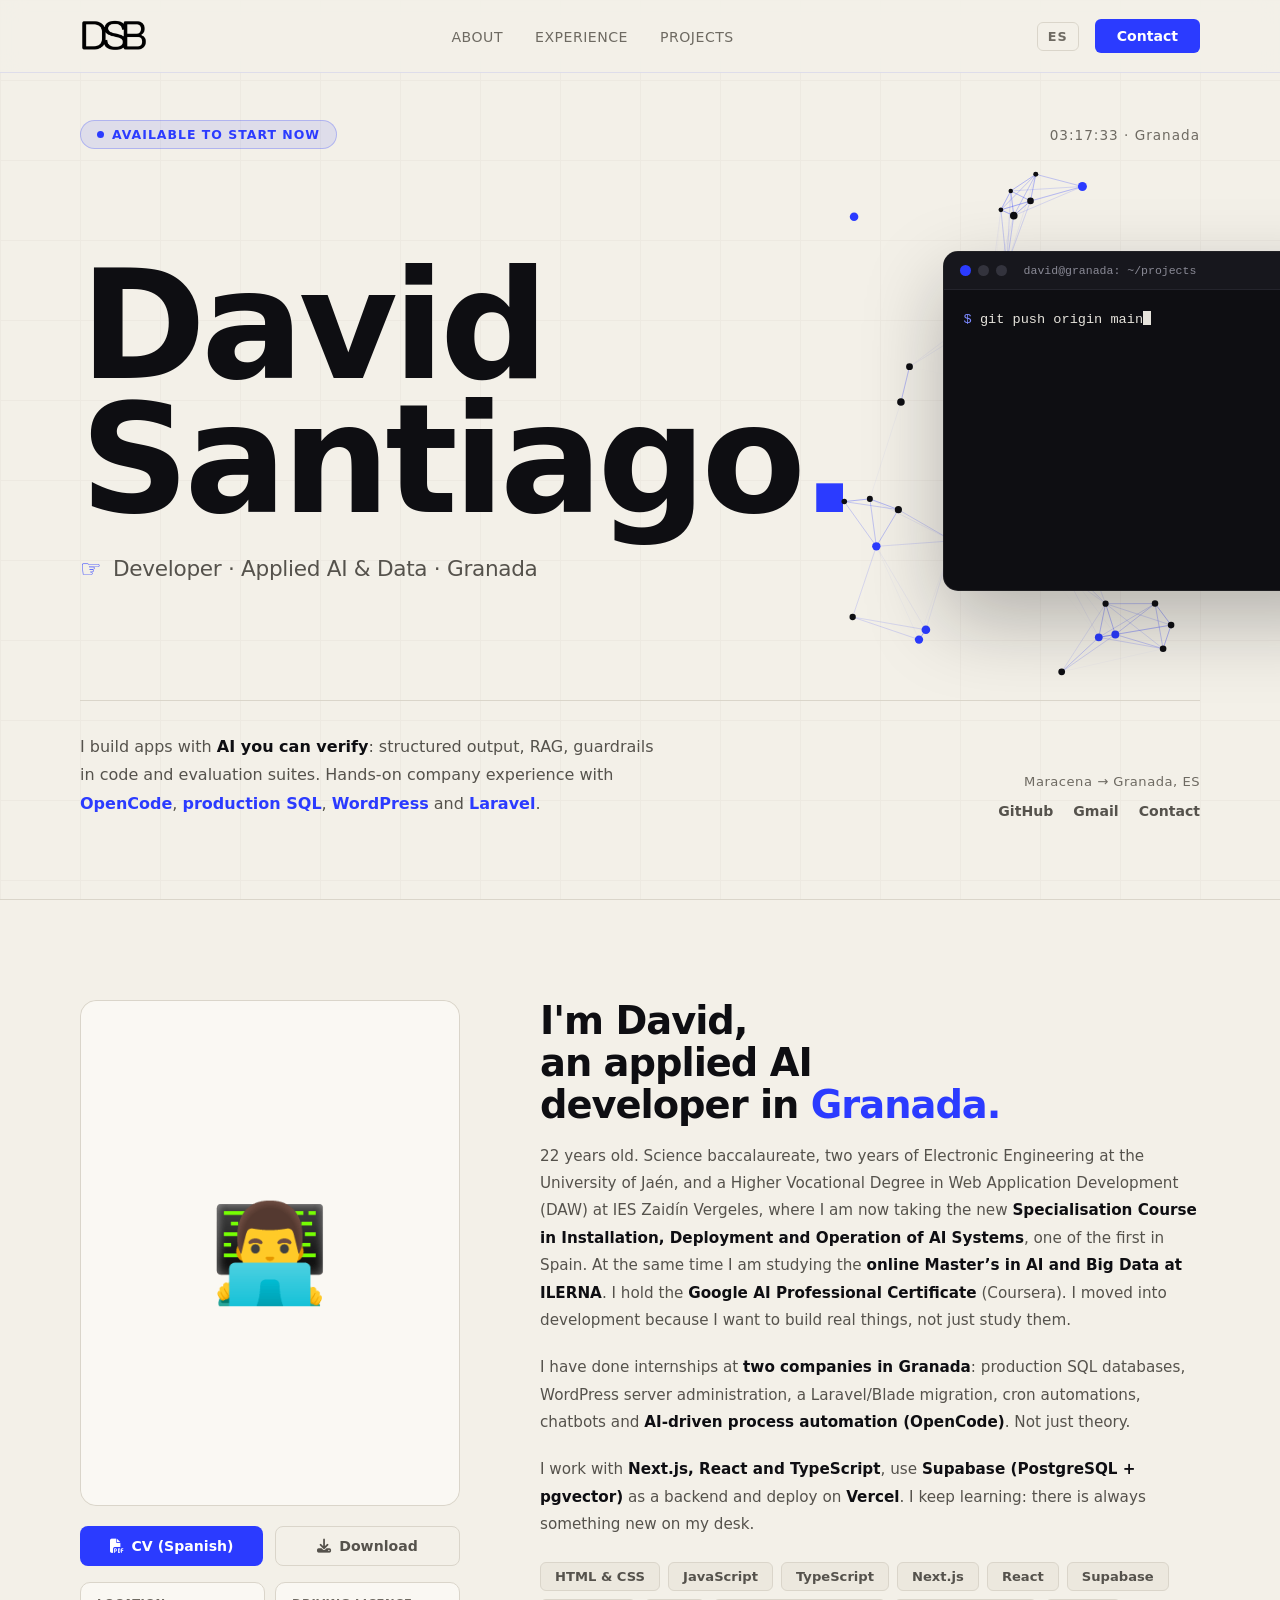
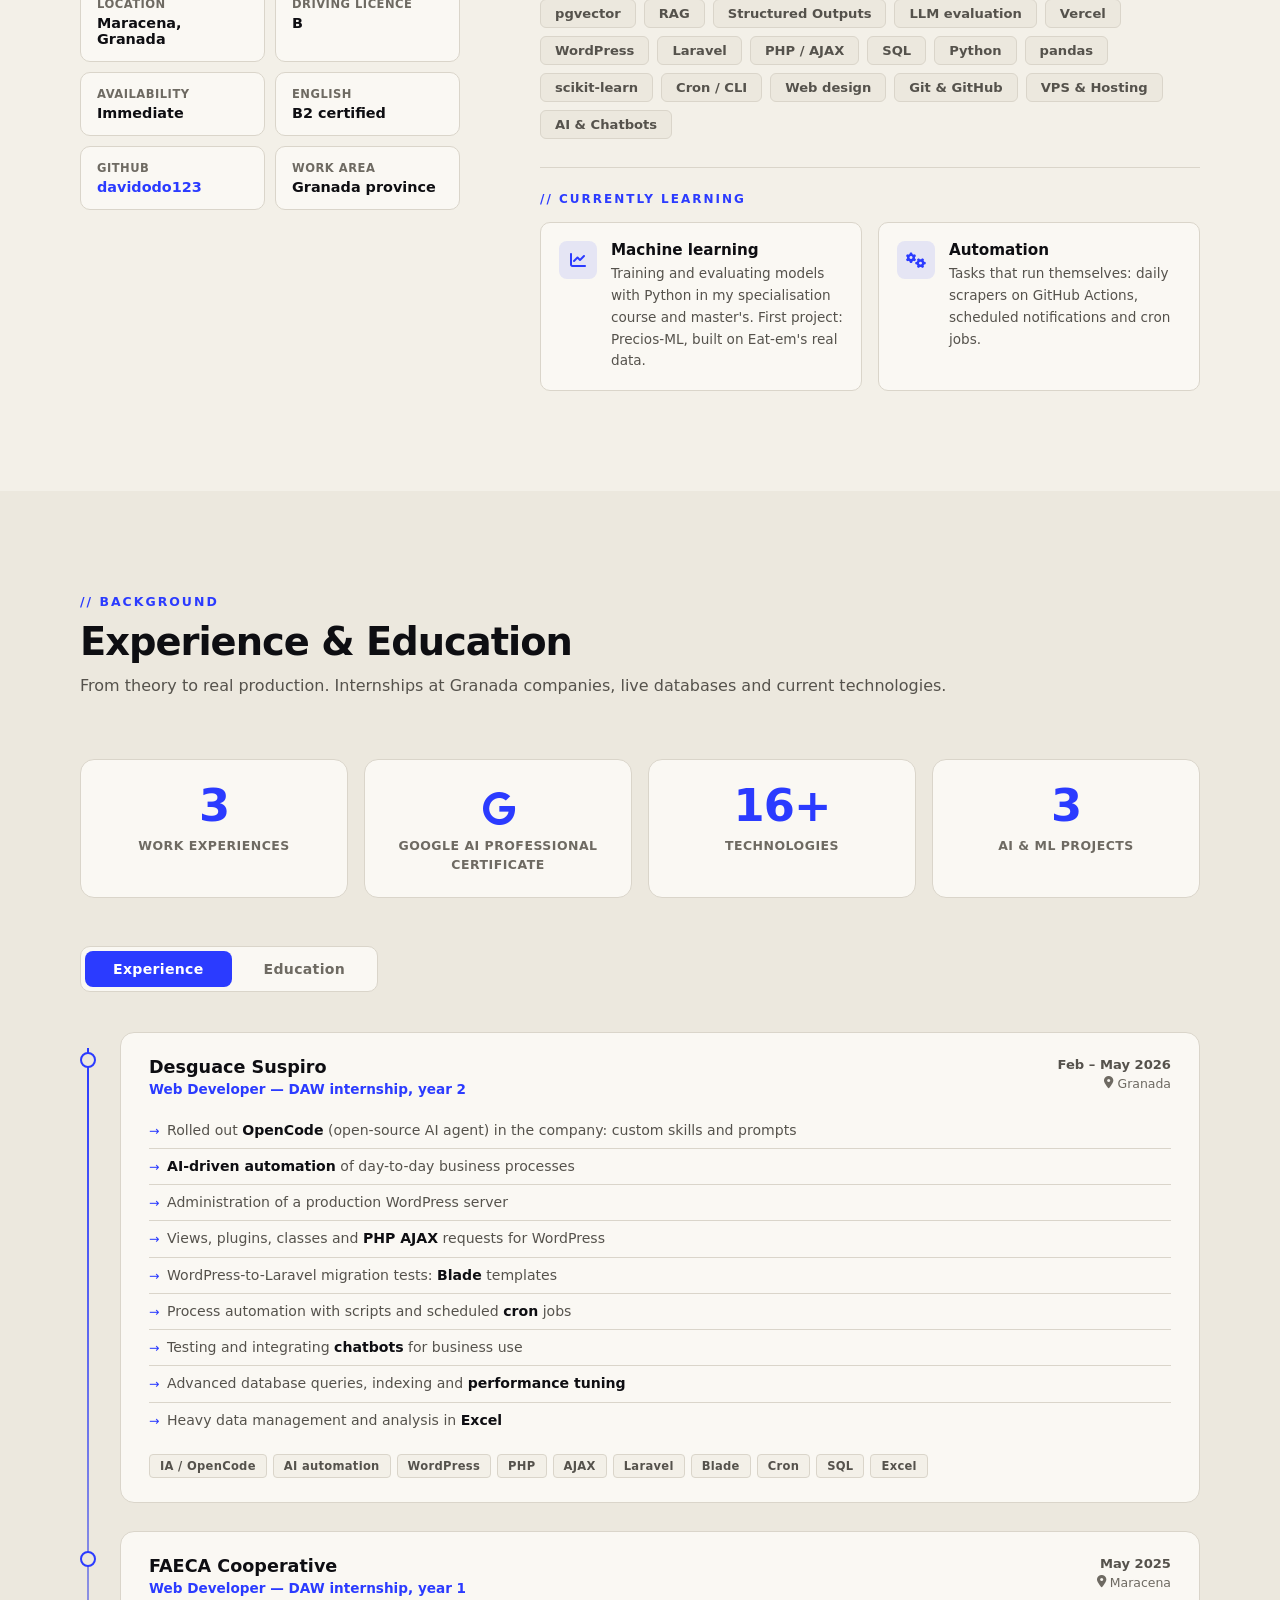
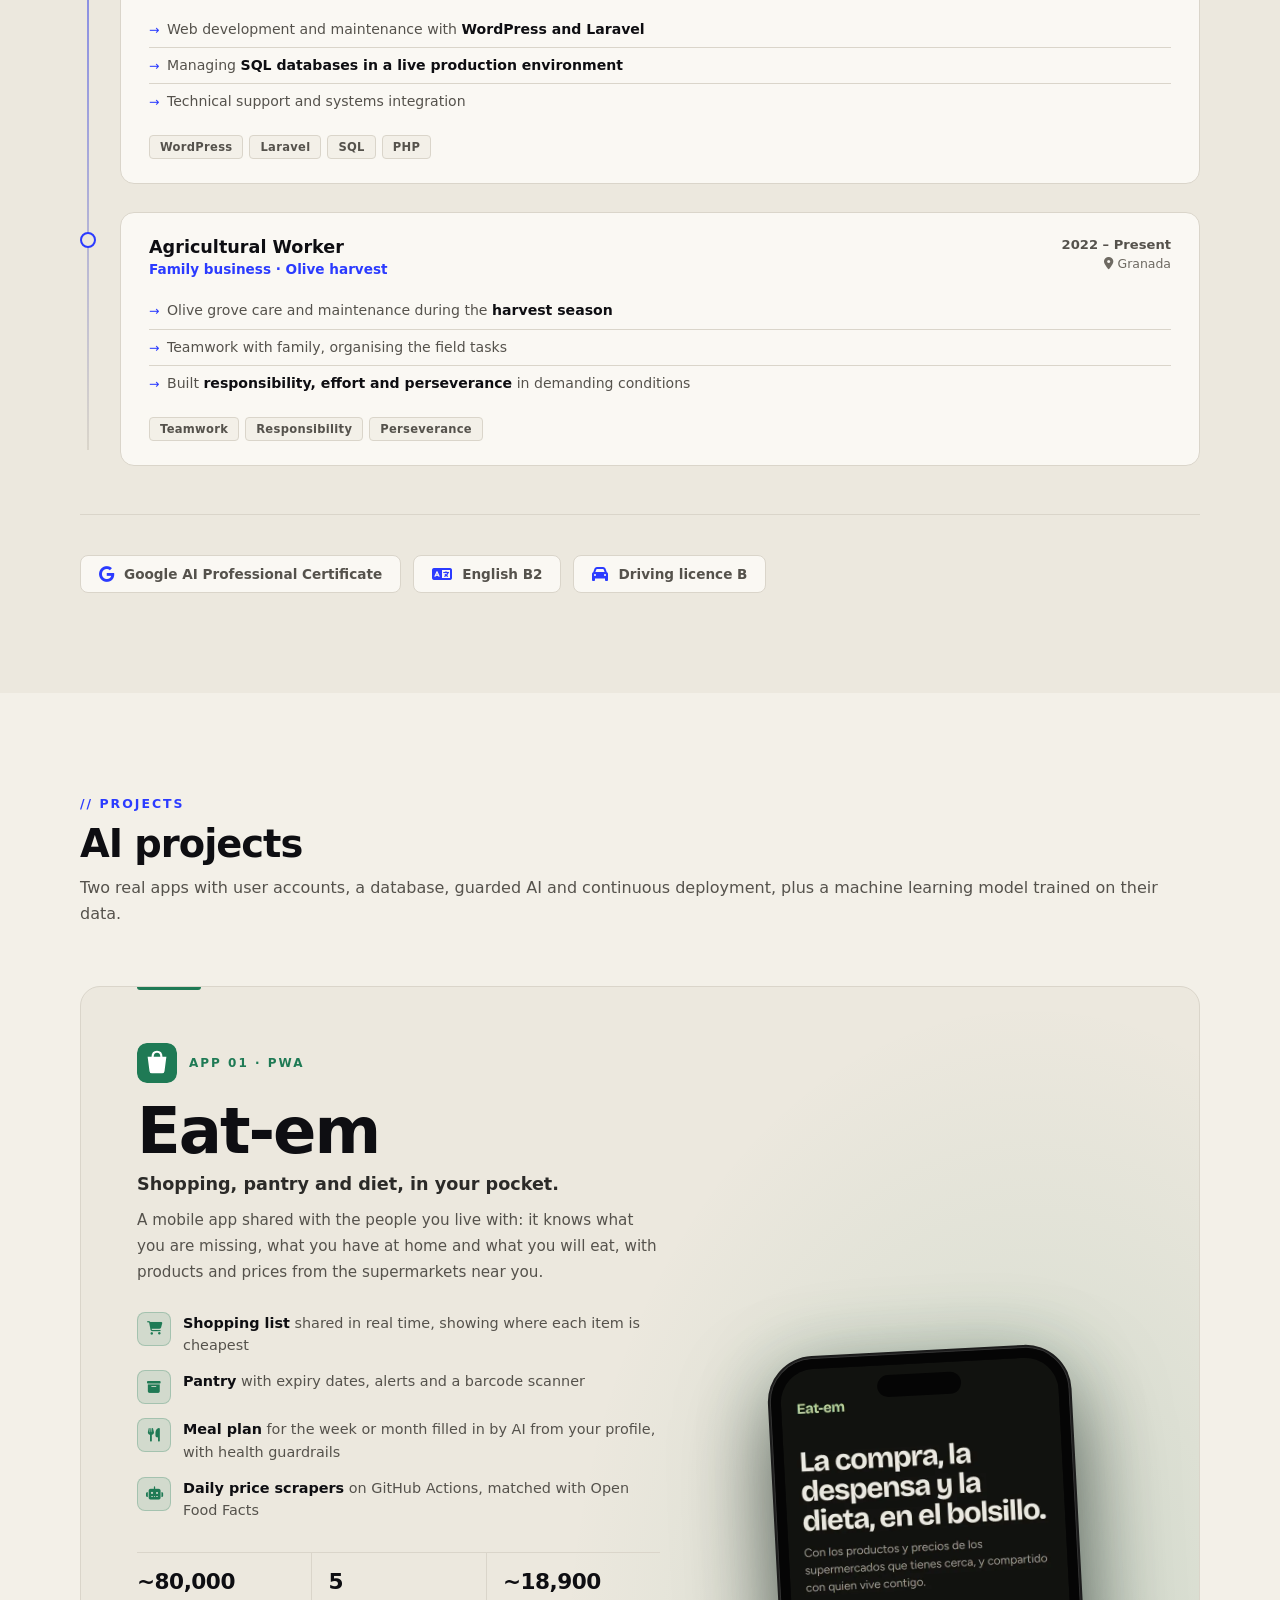
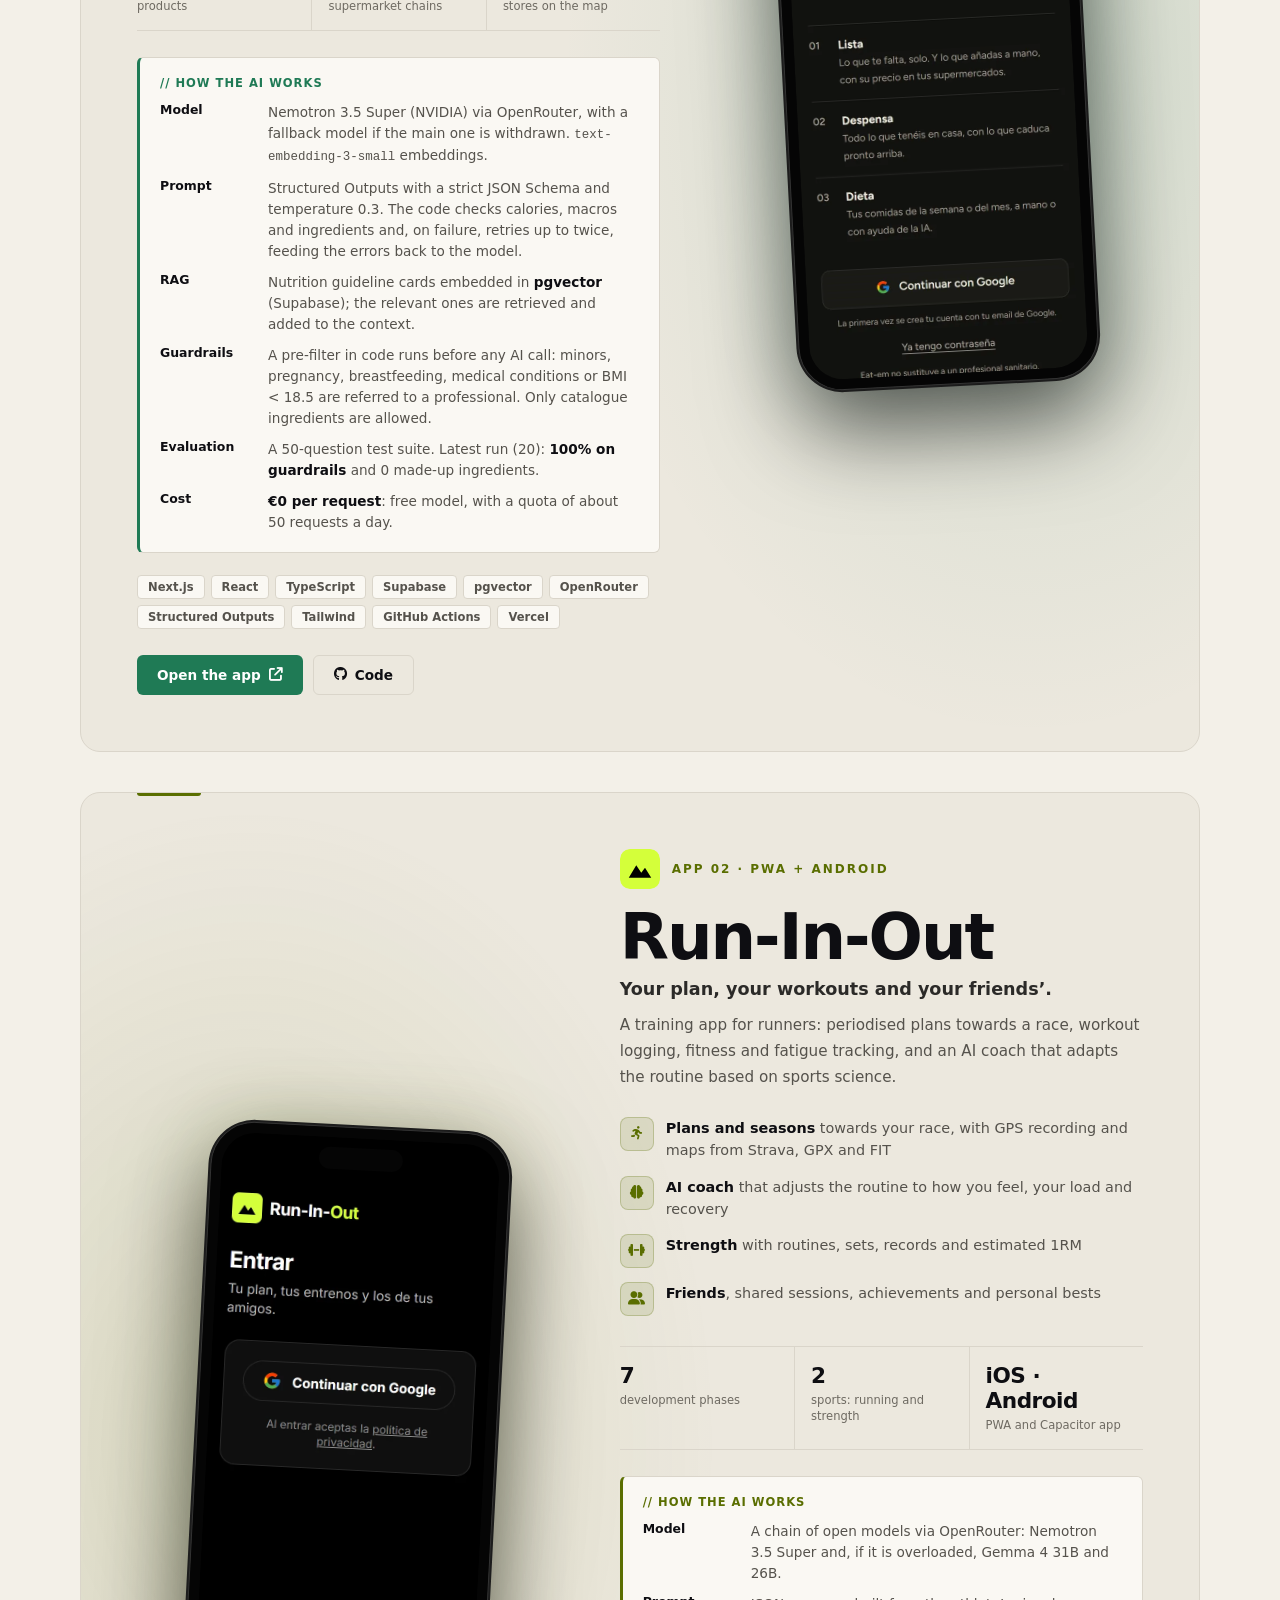
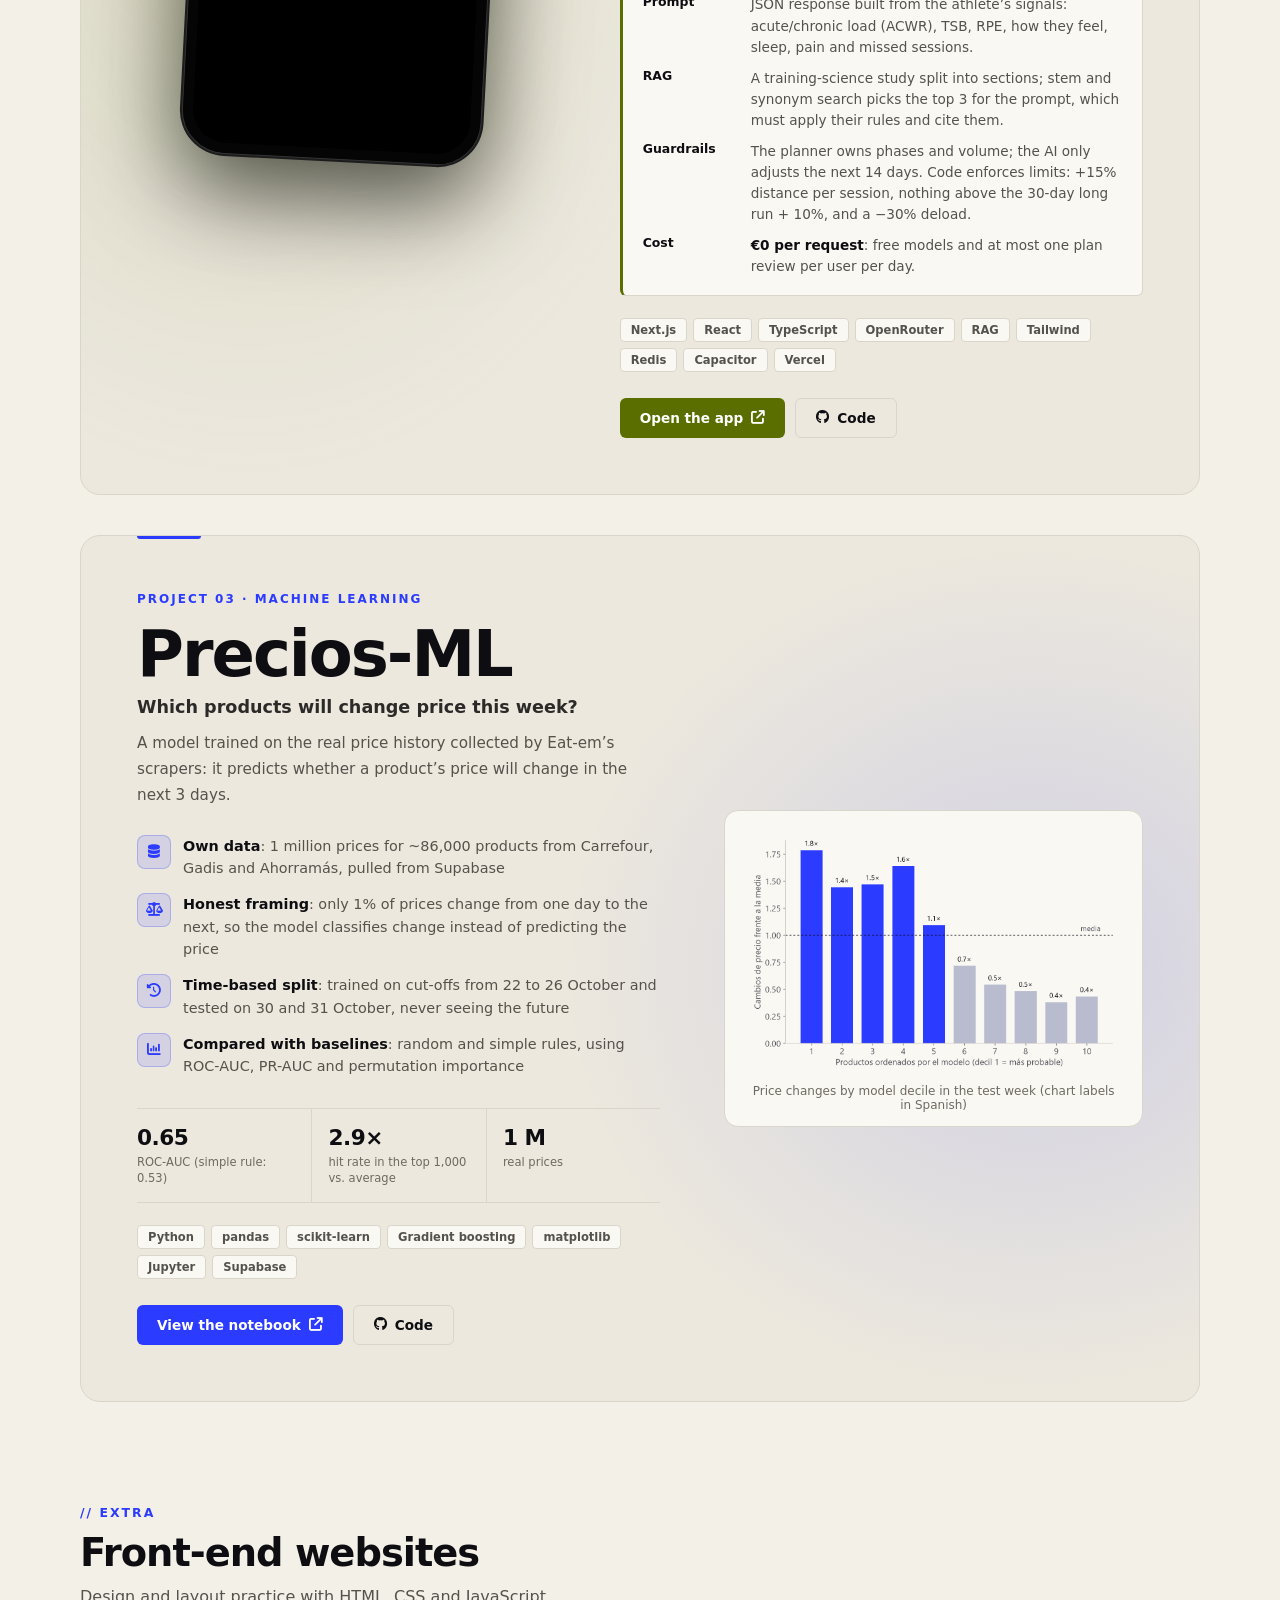
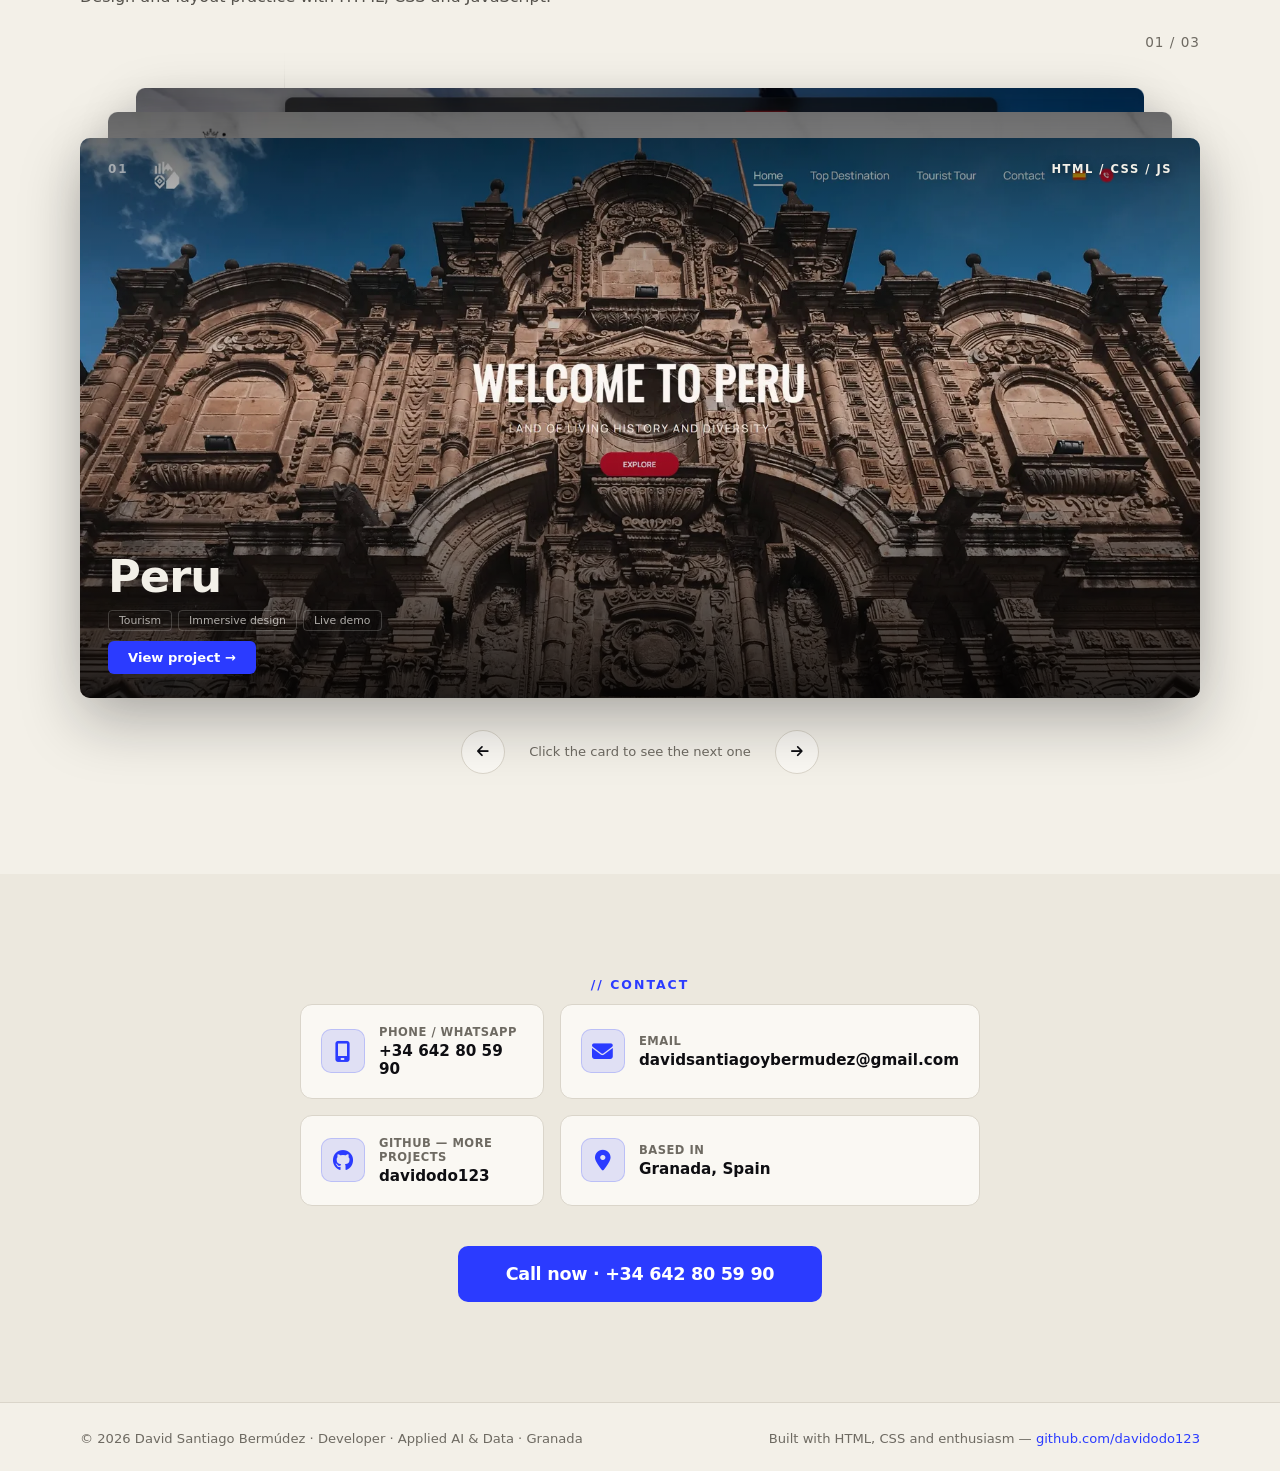
==== en.html @ 7cb8c49d "English version of the portfolio (en.html) with ES/EN switch Co-Authored-By: Claude Opus 5.5 <norepl" ====
<!DOCTYPE html>
<html lang="en">
<head>
<meta charset="UTF-8"/>
<meta name="viewport" content="width=device-width,initial-scale=1.0"/>
<title>David Santiago — Developer · Applied AI &amp; Data · Granada</title>
<link rel="stylesheet" href="styles.css?v=23"/>
<link rel="alternate" hreflang="es" href="index.html"/>
<!-- Icons without blocking first paint -->
<link rel="preconnect" href="https://cdnjs.cloudflare.com" crossorigin/>
<link rel="stylesheet" href="https://cdnjs.cloudflare.com/ajax/libs/font-awesome/6.5.1/css/all.min.css" media="print" onload="this.media='all'"/>
<noscript><link rel="stylesheet" href="https://cdnjs.cloudflare.com/ajax/libs/font-awesome/6.5.1/css/all.min.css"/></noscript>
</head>
<body>

<!-- NAV -->
<nav>
  <div class="nav-logo"><img src="dsb-logo.webp" alt="DSB" class="nav-logo-img" width="240" height="126"/></div>
  <ul class="nav-links">
    <li><a href="#sobre">About</a></li>
    <li><a href="#trayectoria">Experience</a></li>
    <li><a href="#proyectos">Projects</a></li>
  </ul>
  <div class="nav-right">
    <a href="index.html" class="nav-lang" hreflang="es" lang="es" aria-label="Versión en español">ES</a>
    <a href="#contacto" class="nav-cta">Contact</a>
  </div>
</nav>

<!-- HERO -->
<section id="hero">
  <div class="hero-inner">
    <div class="hero-top" data-reveal>
      <div class="hero-status">
        <span class="status-dot"></span>
        Available to start now
      </div>
      <div class="hero-clock" id="hero-clock">--:--</div>
    </div>
    <div class="hero-main">
      <div class="hero-name-block" data-reveal data-delay="1">
        <h1 class="hero-name">David<br/>Santiago<span>.</span></h1>
        <div class="hero-role">
          <span class="hero-role-arrow">☞</span>
          Developer · Applied AI &amp; Data · Granada
        </div>
      </div>
      <div class="hero-visual" id="hero-visual" data-reveal data-delay="3">
        <canvas id="net-canvas" aria-hidden="true"></canvas>
        <div class="term">
          <div class="term-bar">
            <span></span><span></span><span></span>
            <div class="term-title">david@granada: ~/projects</div>
          </div>
          <pre class="term-body" id="term-body" aria-label="Terminal with deploy commands from my projects"></pre>
        </div>
      </div>
    </div>
    <div class="hero-bottom" data-reveal data-delay="2">
      <p class="hero-bio">I build apps with <em>AI you can verify</em>: structured output, RAG, guardrails in code and evaluation suites. Hands-on company experience with <span class="hero-kw">OpenCode</span>, <span class="hero-kw">production SQL</span>, <span class="hero-kw">WordPress</span> and <span class="hero-kw">Laravel</span>.</p>
      <div class="hero-right">
        <span class="hero-location">Maracena → Granada, ES</span>
        <div class="hero-links">
          <a href="https://github.com/davidodo123" target="_blank">GitHub</a>
          <a href="https://mail.google.com/mail/?view=cm&to=davidsantiagoybermudez@gmail.com" target="_blank">Gmail</a>
          <a href="#contacto">Contact</a>
        </div>
      </div>
    </div>
  </div>
</section>

<!-- ABOUT -->
<section id="sobre">
  <div class="sobre-grid">
    <div class="sobre-photo-wrap" data-reveal>
      <img src="https://avatars.githubusercontent.com/u/187556243?v=4" width="460" height="460" loading="lazy" decoding="async"
           alt="David Santiago Bermúdez"
           class="sobre-photo"
           onerror="this.style.display='none';this.nextElementSibling.style.display='flex'"/>
      <div class="sobre-photo-ph" style="display:none">👨‍💻</div>
    </div>
    <div class="sobre-side" data-reveal data-delay="1">
    <div class="sobre-cv-row">
      <a href="MiCV.pdf" target="_blank" class="cv-btn">
        <i class="fa-solid fa-file-pdf"></i> CV (Spanish)
      </a>
      <a href="MiCV.pdf" download="David_Santiago_CV.pdf" class="cv-btn cv-btn-ghost">
        <i class="fa-solid fa-download"></i> Download
      </a>
    </div>
    <div class="sobre-info">
      <div class="si-item">
        <div class="si-label">Location</div>
        <div class="si-val">Maracena, Granada</div>
      </div>
      <div class="si-item">
        <div class="si-label">Driving licence</div>
        <div class="si-val">B</div>
      </div>
      <div class="si-item">
        <div class="si-label">Availability</div>
        <div class="si-val">Immediate</div>
      </div>
      <div class="si-item">
        <div class="si-label">English</div>
        <div class="si-val">B2 certified</div>
      </div>
      <div class="si-item">
        <div class="si-label">GitHub</div>
        <div class="si-val"><a href="https://github.com/davidodo123" target="_blank" style="color:var(--accent);text-decoration:none">davidodo123</a></div>
      </div>
      <div class="si-item">
        <div class="si-label">Work area</div>
        <div class="si-val">Granada province</div>
      </div>
    </div>
    </div>
    <div class="sobre-content" data-reveal data-delay="2">
      <h2>I'm David,<br/>an applied AI<br/>developer in <span>Granada.</span></h2>
      <p>22 years old. Science baccalaureate, two years of Electronic Engineering at the University of Jaén, and a Higher Vocational Degree in Web Application Development (DAW) at IES Zaidín Vergeles, where I am now taking the new <strong style="color:var(--ink)">Specialisation Course in Installation, Deployment and Operation of AI Systems</strong>, one of the first in Spain. At the same time I am studying the <strong style="color:var(--ink)">online Master’s in AI and Big Data at ILERNA</strong>. I hold the <strong style="color:var(--ink)">Google AI Professional Certificate</strong> (Coursera). I moved into development because I want to build real things, not just study them.</p>
      <p>I have done internships at <strong style="color:var(--ink)">two companies in Granada</strong>: production SQL databases, WordPress server administration, a Laravel/Blade migration, cron automations, chatbots and <strong style="color:var(--ink)">AI-driven process automation (OpenCode)</strong>. Not just theory.</p>
      <p>I work with <strong style="color:var(--ink)">Next.js, React and TypeScript</strong>, use <strong style="color:var(--ink)">Supabase (PostgreSQL + pgvector)</strong> as a backend and deploy on <strong style="color:var(--ink)">Vercel</strong>. I keep learning: there is always something new on my desk.</p>
      <div class="skills-list">
        <span class="skill-pill">HTML & CSS</span>
        <span class="skill-pill">JavaScript</span>
        <span class="skill-pill">TypeScript</span>
        <span class="skill-pill">Next.js</span>
        <span class="skill-pill">React</span>
        <span class="skill-pill">Supabase</span>
        <span class="skill-pill">pgvector</span>
        <span class="skill-pill">RAG</span>
        <span class="skill-pill">Structured Outputs</span>
        <span class="skill-pill">LLM evaluation</span>
        <span class="skill-pill">Vercel</span>
        <span class="skill-pill">WordPress</span>
        <span class="skill-pill">Laravel</span>
        <span class="skill-pill">PHP / AJAX</span>
        <span class="skill-pill">SQL</span>
        <span class="skill-pill">Python</span>
        <span class="skill-pill">pandas</span>
        <span class="skill-pill">scikit-learn</span>
        <span class="skill-pill">Cron / CLI</span>
        <span class="skill-pill">Web design</span>
        <span class="skill-pill">Git & GitHub</span>
        <span class="skill-pill">VPS & Hosting</span>
        <span class="skill-pill">AI &amp; Chatbots</span>
      </div>
      <div class="learning">
        <div class="learning-tag">// Currently learning</div>
        <div class="learning-grid">
          <div class="learning-item">
            <div class="learning-icon"><i class="fa-solid fa-chart-line"></i></div>
            <div>
              <h3>Machine learning</h3>
              <p>Training and evaluating models with Python in my specialisation course and master's. First project: Precios-ML, built on Eat-em's real data.</p>
            </div>
          </div>
          <div class="learning-item">
            <div class="learning-icon"><i class="fa-solid fa-gears"></i></div>
            <div>
              <h3>Automation</h3>
              <p>Tasks that run themselves: daily scrapers on GitHub Actions, scheduled notifications and cron jobs.</p>
            </div>
          </div>
        </div>
      </div>
    </div>
  </div>
</section>
<!-- EXPERIENCE -->
<section id="trayectoria">
  <div class="s-header" data-reveal>
    <div class="s-tag">// Background</div>
    <h2 class="s-title">Experience &amp; Education</h2>
    <p class="s-sub">From theory to real production. Internships at Granada companies, live databases and current technologies.</p>
  </div>

  <!-- Stats -->
  <div class="tray-stats" data-reveal>
    <div class="tray-stat">
      <span class="tray-stat-num">3</span>
      <span class="tray-stat-label">Work experiences</span>
    </div>
    <div class="tray-stat">
      <span class="tray-stat-num"><i class="fa-brands fa-google" style="font-size:0.75em"></i></span>
      <span class="tray-stat-label">Google AI Professional Certificate</span>
    </div>
    <div class="tray-stat">
      <span class="tray-stat-num">16+</span>
      <span class="tray-stat-label">Technologies</span>
    </div>
    <div class="tray-stat">
      <span class="tray-stat-num">3</span>
      <span class="tray-stat-label">AI &amp; ML projects</span>
    </div>
  </div>

  <!-- Tabs -->
  <div class="tray-tabs" data-reveal>
    <button class="tray-tab active" data-tab="exp">Experience</button>
    <button class="tray-tab" data-tab="edu">Education</button>
  </div>

  <!-- Experience panel -->
  <div class="tray-panel" id="tray-exp">
    <div class="tray-timeline">

      <div class="tray-item" data-reveal>
        <div class="tray-dot"></div>
        <div class="tray-card">
          <div class="tray-card-head">
            <div>
              <div class="tray-company">Desguace Suspiro</div>
              <div class="tray-role">Web Developer — DAW internship, year 2</div>
            </div>
            <div class="tray-meta">
              <span class="tray-period">Feb – May 2026</span>
              <span class="tray-loc"><i class="fa-solid fa-location-dot"></i> Granada</span>
            </div>
          </div>
          <ul class="tray-bullets">
            <li>Rolled out <strong>OpenCode</strong> (open-source AI agent) in the company: custom skills and prompts</li>
            <li><strong>AI-driven automation</strong> of day-to-day business processes</li>
            <li>Administration of a production WordPress server</li>
            <li>Views, plugins, classes and <strong>PHP AJAX</strong> requests for WordPress</li>
            <li>WordPress-to-Laravel migration tests: <strong>Blade</strong> templates</li>
            <li>Process automation with scripts and scheduled <strong>cron</strong> jobs</li>
            <li>Testing and integrating <strong>chatbots</strong> for business use</li>
            <li>Advanced database queries, indexing and <strong>performance tuning</strong></li>
            <li>Heavy data management and analysis in <strong>Excel</strong></li>
          </ul>
          <div class="tray-tags">
            <span>IA / OpenCode</span><span>AI automation</span><span>WordPress</span><span>PHP</span><span>AJAX</span><span>Laravel</span><span>Blade</span><span>Cron</span><span>SQL</span><span>Excel</span>
          </div>
        </div>
      </div>

      <div class="tray-item" data-reveal data-delay="1">
        <div class="tray-dot"></div>
        <div class="tray-card">
          <div class="tray-card-head">
            <div>
              <div class="tray-company">FAECA Cooperative</div>
              <div class="tray-role">Web Developer — DAW internship, year 1</div>
            </div>
            <div class="tray-meta">
              <span class="tray-period">May 2025</span>
              <span class="tray-loc"><i class="fa-solid fa-location-dot"></i> Maracena</span>
            </div>
          </div>
          <ul class="tray-bullets">
            <li>Web development and maintenance with <strong>WordPress and Laravel</strong></li>
            <li>Managing <strong>SQL databases in a live production environment</strong></li>
            <li>Technical support and systems integration</li>
          </ul>
          <div class="tray-tags">
            <span>WordPress</span><span>Laravel</span><span>SQL</span><span>PHP</span>
          </div>
        </div>
      </div>

      <div class="tray-item" data-reveal data-delay="2">
        <div class="tray-dot"></div>
        <div class="tray-card">
          <div class="tray-card-head">
            <div>
              <div class="tray-company">Agricultural Worker</div>
              <div class="tray-role">Family business · Olive harvest</div>
            </div>
            <div class="tray-meta">
              <span class="tray-period">2022 – Present</span>
              <span class="tray-loc"><i class="fa-solid fa-location-dot"></i> Granada</span>
            </div>
          </div>
          <ul class="tray-bullets">
            <li>Olive grove care and maintenance during the <strong>harvest season</strong></li>
            <li>Teamwork with family, organising the field tasks</li>
            <li>Built <strong>responsibility, effort and perseverance</strong> in demanding conditions</li>
          </ul>
          <div class="tray-tags">
            <span>Teamwork</span><span>Responsibility</span><span>Perseverance</span>
          </div>
        </div>
      </div>

    </div>
  </div>

  <!-- Education panel -->
  <div class="tray-panel hidden" id="tray-edu">
    <div class="tray-timeline">

      <div class="tray-item" data-reveal>
        <div class="tray-dot"></div>
        <div class="tray-card">
          <div class="tray-card-head">
            <div>
              <div class="tray-company">Installation, Deployment and Operation of AI Systems</div>
              <div class="tray-role">IES Zaidín Vergeles · Specialisation Course</div>
            </div>
            <div class="tray-meta">
              <span class="tray-period">2026 – Present</span>
              <span class="tray-loc"><i class="fa-solid fa-location-dot"></i> Granada</span>
            </div>
          </div>
          <ul class="tray-bullets">
            <li>A new specialisation course in Spain, focused on <strong>Artificial Intelligence</strong></li>
            <li>Installing, deploying and running AI systems in production</li>
            <li><strong>Machine learning</strong> fundamentals</li>
          </ul>
          <div class="tray-tags">
            <span>AI</span><span>Machine learning</span><span>Deployment</span><span>Systems</span>
          </div>
        </div>
      </div>

      <div class="tray-item" data-reveal data-delay="1">
        <div class="tray-dot"></div>
        <div class="tray-card">
          <div class="tray-card-head">
            <div>
              <div class="tray-company">Master's in AI and Big Data</div>
              <div class="tray-role">ILERNA · Online</div>
            </div>
            <div class="tray-meta">
              <span class="tray-period">2026 – Present</span>
              <span class="tray-loc"><i class="fa-solid fa-laptop"></i> Online</span>
            </div>
          </div>
          <ul class="tray-bullets">
            <li>Online master's in <strong>Artificial Intelligence and Big Data</strong></li>
            <li>Taken alongside the specialisation course</li>
          </ul>
          <div class="tray-tags">
            <span>AI</span><span>Big Data</span><span>Online</span>
          </div>
        </div>
      </div>

      <div class="tray-item" data-reveal>
        <div class="tray-dot"></div>
        <div class="tray-card">
          <div class="tray-card-head">
            <div>
              <div class="tray-company">Web Application Development (DAW)</div>
              <div class="tray-role">IES Zaidín Vergeles · Higher Vocational Degree</div>
            </div>
            <div class="tray-meta">
              <span class="tray-period">2024 – 2026</span>
              <span class="tray-loc"><i class="fa-solid fa-location-dot"></i> Granada</span>
            </div>
          </div>
          <ul class="tray-bullets">
            <li>Year 1 internship: FAECA Cooperative (May 2025)</li>
            <li>Year 2 internship: Desguace Suspiro (Feb – May 2026)</li>
          </ul>
          <div class="tray-tags">
            <span>HTML/CSS</span><span>JavaScript</span><span>PHP</span><span>Laravel</span><span>SQL</span><span>WordPress</span>
          </div>
        </div>
      </div>

      <div class="tray-item" data-reveal data-delay="1">
        <div class="tray-dot"></div>
        <div class="tray-card">
          <div class="tray-card-head">
            <div>
              <div class="tray-company">Electronic Engineering</div>
              <div class="tray-role">University of Jaén (UJA)</div>
            </div>
            <div class="tray-meta">
              <span class="tray-period">2022 – 2024</span>
              <span class="tray-loc"><i class="fa-solid fa-location-dot"></i> Jaén</span>
            </div>
          </div>
          <ul class="tray-bullets">
            <li>2 years completed: foundations in maths, physics and programming</li>
          </ul>
          <div class="tray-tags">
            <span>Electronics</span><span>Maths</span><span>Programming</span>
          </div>
        </div>
      </div>

      <div class="tray-item" data-reveal data-delay="2">
        <div class="tray-dot"></div>
        <div class="tray-card">
          <div class="tray-card-head">
            <div>
              <div class="tray-company">Science Baccalaureate</div>
              <div class="tray-role">IES Manuel de Falla, Maracena</div>
            </div>
            <div class="tray-meta">
              <span class="tray-period">2020 – 2022</span>
              <span class="tray-loc"><i class="fa-solid fa-location-dot"></i> Maracena</span>
            </div>
          </div>
          <ul class="tray-bullets">
            <li>Average grade 8.2 / 10</li>
            <li>Arduino course (30 h)</li>
          </ul>
          <div class="tray-tags">
            <span>Science</span><span>Arduino 30 h</span>
          </div>
        </div>
      </div>

    </div>
  </div>

  <!-- Certificates -->
  <div class="certs-row" data-reveal>
    <div class="cert-badge">
      <i class="fa-brands fa-google"></i>
      <span>Google AI Professional Certificate</span>
    </div>
    <div class="cert-badge">
      <i class="fa-solid fa-language"></i>
      <span>English B2</span>
    </div>
    <div class="cert-badge">
      <i class="fa-solid fa-car"></i>
      <span>Driving licence B</span>
    </div>
  </div>
</section>

<!-- PROJECTS -->
<section id="proyectos">
  <!-- APPS -->
  <div class="apps-wrap">
    <div class="s-header" data-reveal>
      <div class="s-tag">// Projects</div>
      <h2 class="s-title">AI projects</h2>
      <p class="s-sub">Two real apps with user accounts, a database, guarded AI and continuous deployment, plus a machine learning model trained on their data.</p>
    </div>

    <!-- Eat-em -->
    <article class="app-feature" style="--accent:#1f7a55">
      <div class="app-info" data-reveal>
        <div class="app-head">
          <img src="eat-em-icon.svg" alt="" class="app-icon"/>
          <span class="app-kicker">App 01 · PWA</span>
        </div>
        <h3 class="app-name">Eat-em</h3>
        <p class="app-tagline">Shopping, pantry and diet, in your pocket.</p>
        <p class="app-desc">A mobile app shared with the people you live with: it knows what you are missing, what you have at home and what you will eat, with products and prices from the supermarkets near you.</p>
        <ul class="app-features">
          <li><i class="fa-solid fa-cart-shopping"></i><span><strong>Shopping list</strong> shared in real time, showing where each item is cheapest</span></li>
          <li><i class="fa-solid fa-box-archive"></i><span><strong>Pantry</strong> with expiry dates, alerts and a barcode scanner</span></li>
          <li><i class="fa-solid fa-utensils"></i><span><strong>Meal plan</strong> for the week or month filled in by AI from your profile, with health guardrails</span></li>
          <li><i class="fa-solid fa-robot"></i><span><strong>Daily price scrapers</strong> on GitHub Actions, matched with Open Food Facts</span></li>
        </ul>
        <div class="app-stats">
          <div><span class="app-stat-num">~80,000</span><span class="app-stat-label">products</span></div>
          <div><span class="app-stat-num">5</span><span class="app-stat-label">supermarket chains</span></div>
          <div><span class="app-stat-num">~18,900</span><span class="app-stat-label">stores on the map</span></div>
        </div>
        <div class="app-ai">
          <div class="app-ai-tag">// How the AI works</div>
          <dl>
            <div><dt>Model</dt><dd>Nemotron 3.5 Super (NVIDIA) via OpenRouter, with a fallback model if the main one is withdrawn. <code>text-embedding-3-small</code> embeddings.</dd></div>
            <div><dt>Prompt</dt><dd>Structured Outputs with a strict JSON Schema and temperature 0.3. The code checks calories, macros and ingredients and, on failure, retries up to twice, feeding the errors back to the model.</dd></div>
            <div><dt>RAG</dt><dd>Nutrition guideline cards embedded in <strong>pgvector</strong> (Supabase); the relevant ones are retrieved and added to the context.</dd></div>
            <div><dt>Guardrails</dt><dd>A pre-filter in code runs before any AI call: minors, pregnancy, breastfeeding, medical conditions or BMI &lt; 18.5 are referred to a professional. Only catalogue ingredients are allowed.</dd></div>
            <div><dt>Evaluation</dt><dd>A 50-question test suite. Latest run (20): <strong>100% on guardrails</strong> and 0 made-up ingredients.</dd></div>
            <div><dt>Cost</dt><dd><strong>€0 per request</strong>: free model, with a quota of about 50 requests a day.</dd></div>
          </dl>
        </div>
        <div class="app-stack">
          <span>Next.js</span><span>React</span><span>TypeScript</span><span>Supabase</span><span>pgvector</span><span>OpenRouter</span><span>Structured Outputs</span><span>Tailwind</span><span>GitHub Actions</span><span>Vercel</span>
        </div>
        <div class="app-links">
          <a href="https://eat-em.vercel.app" target="_blank" class="app-btn">Open the app <i class="fa-solid fa-arrow-up-right-from-square"></i></a>
          <a href="https://github.com/davidodo123/Eat-em" target="_blank" class="app-btn app-btn-ghost"><i class="fa-brands fa-github"></i> Code</a>
        </div>
      </div>
      <div class="app-visual" data-reveal data-delay="2">
        <div class="phone"><img src="eat-em.webp" alt="Eat-em home screen" width="600" height="1298" loading="lazy" decoding="async"/></div>
      </div>
    </article>

    <!-- Run-In-Out -->
    <article class="app-feature app-feature-rev" style="--accent:#5a6e00">
      <div class="app-info" data-reveal>
        <div class="app-head">
          <img src="run-in-out-icon.svg" alt="" class="app-icon"/>
          <span class="app-kicker">App 02 · PWA + Android</span>
        </div>
        <h3 class="app-name">Run-In-Out</h3>
        <p class="app-tagline">Your plan, your workouts and your friends’.</p>
        <p class="app-desc">A training app for runners: periodised plans towards a race, workout logging, fitness and fatigue tracking, and an AI coach that adapts the routine based on sports science.</p>
        <ul class="app-features">
          <li><i class="fa-solid fa-person-running"></i><span><strong>Plans and seasons</strong> towards your race, with GPS recording and maps from Strava, GPX and FIT</span></li>
          <li><i class="fa-solid fa-brain"></i><span><strong>AI coach</strong> that adjusts the routine to how you feel, your load and recovery</span></li>
          <li><i class="fa-solid fa-dumbbell"></i><span><strong>Strength</strong> with routines, sets, records and estimated 1RM</span></li>
          <li><i class="fa-solid fa-user-group"></i><span><strong>Friends</strong>, shared sessions, achievements and personal bests</span></li>
        </ul>
        <div class="app-stats">
          <div><span class="app-stat-num">7</span><span class="app-stat-label">development phases</span></div>
          <div><span class="app-stat-num">2</span><span class="app-stat-label">sports: running and strength</span></div>
          <div><span class="app-stat-num">iOS · Android</span><span class="app-stat-label">PWA and Capacitor app</span></div>
        </div>
        <div class="app-ai">
          <div class="app-ai-tag">// How the AI works</div>
          <dl>
            <div><dt>Model</dt><dd>A chain of open models via OpenRouter: Nemotron 3.5 Super and, if it is overloaded, Gemma 4 31B and 26B.</dd></div>
            <div><dt>Prompt</dt><dd>JSON response built from the athlete’s signals: acute/chronic load (ACWR), TSB, RPE, how they feel, sleep, pain and missed sessions.</dd></div>
            <div><dt>RAG</dt><dd>A training-science study split into sections; stem and synonym search picks the top 3 for the prompt, which must apply their rules and cite them.</dd></div>
            <div><dt>Guardrails</dt><dd>The planner owns phases and volume; the AI only adjusts the next 14 days. Code enforces limits: +15% distance per session, nothing above the 30-day long run + 10%, and a −30% deload.</dd></div>
            <div><dt>Cost</dt><dd><strong>€0 per request</strong>: free models and at most one plan review per user per day.</dd></div>
          </dl>
        </div>
        <div class="app-stack">
          <span>Next.js</span><span>React</span><span>TypeScript</span><span>OpenRouter</span><span>RAG</span><span>Tailwind</span><span>Redis</span><span>Capacitor</span><span>Vercel</span>
        </div>
        <div class="app-links">
          <a href="https://run-in-out.vercel.app" target="_blank" class="app-btn">Open the app <i class="fa-solid fa-arrow-up-right-from-square"></i></a>
          <a href="https://github.com/davidodo123/StatsRun" target="_blank" class="app-btn app-btn-ghost"><i class="fa-brands fa-github"></i> Code</a>
        </div>
      </div>
      <div class="app-visual" data-reveal data-delay="2">
        <div class="phone"><img src="run-in-out.webp" alt="Run-In-Out sign-in screen" width="600" height="1298" loading="lazy" decoding="async"/></div>
      </div>
    </article>

    <!-- Precios-ML -->
    <article class="app-feature">
      <div class="app-info" data-reveal>
        <div class="app-head">
          <span class="app-kicker">Project 03 · Machine learning</span>
        </div>
        <h3 class="app-name">Precios-ML</h3>
        <p class="app-tagline">Which products will change price this week?</p>
        <p class="app-desc">A model trained on the real price history collected by Eat-em’s scrapers: it predicts whether a product’s price will change in the next 3 days.</p>
        <ul class="app-features">
          <li><i class="fa-solid fa-database"></i><span><strong>Own data</strong>: 1 million prices for ~86,000 products from Carrefour, Gadis and Ahorramás, pulled from Supabase</span></li>
          <li><i class="fa-solid fa-scale-balanced"></i><span><strong>Honest framing</strong>: only 1% of prices change from one day to the next, so the model classifies change instead of predicting the price</span></li>
          <li><i class="fa-solid fa-clock-rotate-left"></i><span><strong>Time-based split</strong>: trained on cut-offs from 22 to 26 October and tested on 30 and 31 October, never seeing the future</span></li>
          <li><i class="fa-solid fa-chart-column"></i><span><strong>Compared with baselines</strong>: random and simple rules, using ROC-AUC, PR-AUC and permutation importance</span></li>
        </ul>
        <div class="app-stats">
          <div><span class="app-stat-num">0.65</span><span class="app-stat-label">ROC-AUC (simple rule: 0.53)</span></div>
          <div><span class="app-stat-num">2.9×</span><span class="app-stat-label">hit rate in the top 1,000 vs. average</span></div>
          <div><span class="app-stat-num">1 M</span><span class="app-stat-label">real prices</span></div>
        </div>
        <div class="app-stack">
          <span>Python</span><span>pandas</span><span>scikit-learn</span><span>Gradient boosting</span><span>matplotlib</span><span>Jupyter</span><span>Supabase</span>
        </div>
        <div class="app-links">
          <a href="https://github.com/davidodo123/Precios-ML/blob/main/precios.ipynb" target="_blank" class="app-btn">View the notebook <i class="fa-solid fa-arrow-up-right-from-square"></i></a>
          <a href="https://github.com/davidodo123/Precios-ML" target="_blank" class="app-btn app-btn-ghost"><i class="fa-brands fa-github"></i> Code</a>
        </div>
      </div>
      <div class="app-visual" data-reveal data-delay="2">
        <figure class="ml-chart">
          <img src="precios-ml.png" alt="Chart: products in the model’s top decile change price 1.8 times more often than average, those in the bottom decile 0.4 times" width="1200" height="780" loading="lazy" decoding="async"/>
          <figcaption>Price changes by model decile in the test week (chart labels in Spanish)</figcaption>
        </figure>
      </div>
    </article>

    <div class="s-header webs-head" data-reveal>
      <div class="s-tag">// Extra</div>
      <h2 class="s-title">Front-end websites</h2>
      <p class="s-sub">Design and layout practice with HTML, CSS and JavaScript.</p>
    </div>
  </div>

  <!-- WEBS -->
  <div class="deck-section">

    <div class="proj-label">
      <span class="proj-label-count" id="proj-count">01 / 03</span>
    </div>

    <div class="deck" id="deck" tabindex="0" aria-label="Website deck: click a card or use the arrow keys to go to the next one">

      <!-- 01 -->
      <div class="proj-slide" data-idx="0">
        <div class="proj-slide-card">
          <img src="peru.webp" width="1600" height="800" loading="lazy" decoding="async" alt="Peru"/>
          <div class="proj-card-overlay">
            <div class="proj-card-top"><span class="proj-card-num">01</span><span class="proj-card-tech">HTML / CSS / JS</span></div>
            <div class="proj-card-bottom">
              <div class="proj-card-name">Peru</div>
              <div class="proj-card-tags"><span>Tourism</span><span>Immersive design</span><span>Live demo</span></div>
              <a href="https://davidodo123.github.io/Peru/" target="_blank" class="proj-slide-link">View project →</a>
            </div>
          </div>
        </div>
      </div>

      <!-- 02 -->
      <div class="proj-slide" data-idx="1">
        <div class="proj-slide-card">
          <img src="moi.webp" width="1600" height="800" loading="lazy" decoding="async" alt="Moi"/>
          <div class="proj-card-overlay">
            <div class="proj-card-top"><span class="proj-card-num">02</span><span class="proj-card-tech">HTML / CSS / JS</span></div>
            <div class="proj-card-bottom">
              <div class="proj-card-name">Moi</div>
              <div class="proj-card-tags"><span>Restaurant</span><span>Luxury</span><span>Elegance</span></div>
              <a href="https://davidodo123.github.io/Moi/" target="_blank" class="proj-slide-link">View project →</a>
            </div>
          </div>
        </div>
      </div>

      <!-- 03 -->
      <div class="proj-slide" data-idx="2">
        <div class="proj-slide-card">
          <img src="skylander.webp" width="1600" height="800" loading="lazy" decoding="async" alt="Skylander"/>
          <div class="proj-card-overlay">
            <div class="proj-card-top"><span class="proj-card-num">03</span><span class="proj-card-tech">HTML / CSS / JS</span></div>
            <div class="proj-card-bottom">
              <div class="proj-card-name">Skylander</div>
              <div class="proj-card-tags"><span>Sport</span><span>Adrenaline</span><span>Bold design</span></div>
              <a href="https://davidodo123.github.io/Skylander/" target="_blank" class="proj-slide-link">View project →</a>
            </div>
          </div>
        </div>
      </div>

    </div>

    <div class="deck-controls">
      <button class="deck-btn" id="deck-prev" aria-label="Previous website"><i class="fa-solid fa-arrow-left"></i></button>
      <span class="deck-hint">Click the card to see the next one</span>
      <button class="deck-btn" id="deck-next" aria-label="Next website"><i class="fa-solid fa-arrow-right"></i></button>
    </div>
  </div>
</section>

<!-- CONTACT -->
<section id="contacto">
  <div class="contacto-inner">
    <div class="s-tag">// Contact</div>
    <div class="contact-cards" data-reveal>
      <a href="tel:+34642805990" class="cc">
        <div class="cc-icon"><i class="fa-solid fa-mobile-screen"></i></div>
        <div>
          <div class="cc-label">Phone / WhatsApp</div>
          <div class="cc-val">+34 642 80 59 90</div>
        </div>
      </a>
      <a href="mailto:davidsantiagoybermudez@gmail.com" class="cc">
        <div class="cc-icon"><i class="fa-solid fa-envelope"></i></div>
        <div>
          <div class="cc-label">Email</div>
          <div class="cc-val">davidsantiagoybermudez@gmail.com</div>
        </div>
      </a>
      <a href="https://github.com/davidodo123" target="_blank" class="cc">
        <div class="cc-icon"><i class="fa-brands fa-github"></i></div>
        <div>
          <div class="cc-label">GitHub — more projects</div>
          <div class="cc-val">davidodo123</div>
        </div>
      </a>
      <div class="cc" style="cursor:default">
        <div class="cc-icon"><i class="fa-solid fa-location-dot"></i></div>
        <div>
          <div class="cc-label">Based in</div>
          <div class="cc-val">Granada, Spain</div>
        </div>
      </div>
    </div>
    <a href="tel:+34642805990" class="big-cta" data-reveal data-delay="2">Call now · +34 642 80 59 90</a>
  </div>
</section>

<!-- FOOTER -->
<footer>
  <span>© 2026 David Santiago Bermúdez · Developer · Applied AI &amp; Data · Granada</span>
  <span>Built with HTML, CSS and enthusiasm — <a href="https://github.com/davidodo123" target="_blank">github.com/davidodo123</a></span>
</footer>

<script src="script.js?v=14"></script>
</body>
</html>
---- styles.css ----
:root {
  /* Paleta: blanco roto + negro tinta + azul eléctrico */
  --bg: #f3f0e8;        /* blanco roto */
  --bg2: #ece8de;
  --card: #faf8f3;
  --border: #dad5ca;
  --accent: #2b3bff;    /* azul eléctrico */
  --accent2: #1a28d9;
  --text: #2b2a28;
  --text2: #55524c;
  --gray: #6e6a62;
  --ink: #0e0e12;       /* negro tinta: titulares */
  --paper: #f3f0e8;     /* texto claro sobre fondos oscuros */
  /* Margen lateral: 80px mínimo; en pantallas anchas el contenido no pasa de 1280px */
  --gutter: max(80px, calc((100vw - 1280px) / 2));
}
*,
*::before,
*::after {
  box-sizing: border-box;
  margin: 0;
  padding: 0;
}
html {
  scroll-behavior: smooth;
}
body {
  background: var(--bg);
  color: var(--text);
  font-family: "Segoe UI", system-ui, sans-serif;
  overflow-x: hidden;
}

/* ── NAV ── */
nav {
  position: fixed;
  top: 0;
  left: 0;
  right: 0;
  z-index: 100;
  padding: 18px var(--gutter);
  display: flex;
  align-items: center;
  justify-content: space-between;
  background: rgba(243, 240, 232, 0.85);
  backdrop-filter: blur(12px);
  border-bottom: 1px solid rgba(43, 59, 255, 0.1);
}
.nav-logo {
  font-size: 1.1rem;
  font-weight: 800;
  letter-spacing: -0.5px;
  color: var(--ink);
}
.nav-logo span {
  color: var(--accent);
}
.nav-logo-img {
  height: 36px;
  width: auto;
  display: block;
  filter: invert(1);
}
.nav-links {
  display: flex;
  gap: 32px;
  list-style: none;
}
.nav-links a {
  color: var(--gray);
  text-decoration: none;
  font-size: 0.88rem;
  font-weight: 500;
  letter-spacing: 0.5px;
  text-transform: uppercase;
  transition: color 0.2s;
}
.nav-links a:hover {
  color: var(--accent);
}
.nav-right {
  display: flex;
  align-items: center;
  gap: 16px;
}
.nav-lang {
  color: var(--gray);
  text-decoration: none;
  font-size: 0.8rem;
  font-weight: 700;
  letter-spacing: 1px;
  padding: 6px 10px;
  border: 1px solid var(--border);
  border-radius: 6px;
  transition: color 0.2s, border-color 0.2s;
}
.nav-lang:hover {
  color: var(--accent);
  border-color: var(--accent);
}
.nav-cta {
  background: var(--accent);
  color: #fff;
  padding: 9px 22px;
  border-radius: 6px;
  text-decoration: none;
  font-weight: 700;
  font-size: 0.88rem;
  transition:
    background 0.2s,
    transform 0.2s;
}
.nav-cta:hover {
  background: var(--accent2);
  transform: translateY(-1px);
}

/* ── HERO ── */
#hero {
  min-height: 100vh;
  display: flex;
  flex-direction: column;
  padding: 120px var(--gutter) 80px;
  position: relative;
  overflow: hidden;
  border-bottom: 1px solid var(--border);
}
#hero::before {
  content: '';
  position: absolute;
  inset: 0;
  background-image:
    linear-gradient(var(--border) 1px, transparent 1px),
    linear-gradient(90deg, var(--border) 1px, transparent 1px);
  background-size: 80px 80px;
  opacity: 0.22;
  pointer-events: none;
}
.hero-inner {
  width: 100%;
  position: relative;
  z-index: 1;
  flex: 1;
  display: flex;
  flex-direction: column;
}
.hero-top {
  display: flex;
  align-items: center;
  justify-content: space-between;
  margin-bottom: 72px;
}
.hero-status {
  display: inline-flex;
  align-items: center;
  gap: 8px;
  background: rgba(43, 59, 255, 0.1);
  border: 1px solid rgba(43, 59, 255, 0.25);
  color: var(--accent);
  padding: 6px 16px;
  border-radius: 100px;
  font-size: 0.78rem;
  font-weight: 700;
  letter-spacing: 1px;
  text-transform: uppercase;
}
.status-dot {
  width: 7px;
  height: 7px;
  border-radius: 50%;
  background: var(--accent);
  flex-shrink: 0;
  animation: blink 2s infinite;
}
@keyframes blink {
  0%, 100% { opacity: 1; }
  50% { opacity: 0.25; }
}
.hero-clock {
  font-size: 0.85rem;
  color: var(--gray);
  font-variant-numeric: tabular-nums;
  letter-spacing: 1px;
}
.hero-main {
  display: flex;
  align-items: center;
  gap: 60px;
  margin-bottom: 64px;
}
.hero-name-block {
  flex: 1;
}


/* ── HERO VISUAL: red neuronal + terminal ── */
.hero-visual {
  flex-shrink: 0;
  width: 480px;
  height: 400px;
  position: relative;
  margin-right: 20px;
  perspective: 1000px;
  display: flex;
  align-items: center;
  justify-content: center;
  --mx: 0;
  --my: 0;
}
#net-canvas {
  position: absolute;
  inset: -60px -80px;
  width: calc(100% + 160px);
  height: calc(100% + 120px);
  display: block;
  pointer-events: none;
}

/* Terminal */
.term {
  position: relative;
  z-index: 1;
  width: 420px;
  background: #0e0e12;
  border-radius: 14px;
  box-shadow: 0 30px 80px rgba(14, 14, 18, 0.28), 0 0 0 1px rgba(14, 14, 18, 0.9);
  overflow: hidden;
  transform: rotateX(calc(var(--my) * -8deg)) rotateY(calc(var(--mx) * 10deg));
  transition: transform 0.4s var(--ease, cubic-bezier(0.16,1,0.3,1));
}
.term-bar {
  display: flex;
  align-items: center;
  gap: 7px;
  padding: 12px 16px;
  background: #17171d;
  border-bottom: 1px solid #24242c;
}
.term-bar > span {
  width: 11px;
  height: 11px;
  border-radius: 50%;
  background: #33333d;
}
.term-bar > span:first-child { background: var(--accent); }
.term-title {
  margin-left: 10px;
  font-family: ui-monospace, "Cascadia Code", Consolas, monospace;
  font-size: 0.72rem;
  color: #8a8a96;
}
.term-body {
  margin: 0;
  padding: 18px 20px 22px;
  min-height: 300px;
  font-family: ui-monospace, "Cascadia Code", Consolas, monospace;
  font-size: 0.85rem;
  line-height: 1.75;
  color: #e6e3dc;
  white-space: pre-wrap;
}
.term-body .t-prompt { color: #7c89ff; }
.term-body .t-ok { color: #9ee6b0; }
.term-body .t-dim { color: #7a7a86; }
.term-cursor {
  display: inline-block;
  width: 8px;
  height: 1.05em;
  vertical-align: -2px;
  background: #e6e3dc;
  animation: blink 1s steps(1) infinite;
}

.hero-name {
  font-size: clamp(4rem, 12vw, 9.5rem);
  font-weight: 900;
  letter-spacing: -5px;
  line-height: 0.88;
  color: var(--ink);
  margin-bottom: 28px;
}
.hero-name span { color: var(--accent); }
.hero-role {
  display: flex;
  align-items: center;
  gap: 12px;
  font-size: clamp(1rem, 2vw, 1.35rem);
  color: var(--text2);
  font-weight: 500;
  letter-spacing: -0.3px;
}
.hero-role-arrow { color: var(--accent); font-size: 1.1em; }
.hero-bottom {
  border-top: 1px solid var(--border);
  padding-top: 32px;
  margin-top: auto;
  display: grid;
  grid-template-columns: 1fr auto;
  gap: 48px;
  align-items: end;
}
.hero-bio {
  color: var(--text2);
  font-size: 1rem;
  line-height: 1.8;
  max-width: 580px;
}
.hero-bio em {
  color: var(--ink);
  font-style: normal;
  font-weight: 600;
}
.hero-kw {
  color: var(--accent);
  font-weight: 600;
}
.hero-right {
  display: flex;
  flex-direction: column;
  align-items: flex-end;
  gap: 14px;
}
.hero-location {
  color: var(--gray);
  font-size: 0.82rem;
  letter-spacing: 0.5px;
  text-align: right;
  white-space: nowrap;
}
.hero-links {
  display: flex;
  gap: 20px;
}
.hero-links a {
  color: var(--text2);
  text-decoration: none;
  font-size: 0.88rem;
  font-weight: 600;
  transition: color 0.2s;
  position: relative;
}
.hero-links a::after {
  content: '';
  position: absolute;
  bottom: -2px;
  left: 0;
  width: 0;
  height: 1px;
  background: var(--accent);
  transition: width 0.25s;
}
.hero-links a:hover { color: var(--accent); }
.hero-links a:hover::after { width: 100%; }

/* ── SECTION BASE ── */
section {
  padding: 100px var(--gutter);
}
.s-header {
  margin-bottom: 60px;
}
.s-tag {
  display: inline-block;
  color: var(--accent);
  font-size: 0.78rem;
  font-weight: 700;
  letter-spacing: 2px;
  text-transform: uppercase;
  margin-bottom: 12px;
}
.s-title {
  font-size: clamp(1.8rem, 3vw, 2.6rem);
  font-weight: 900;
  letter-spacing: -1px;
  color: var(--ink);
  line-height: 1.1;
}
.s-sub {
  color: var(--text2);
  font-size: 1rem;
  margin-top: 10px;
  line-height: 1.6;
}

/* ── PROYECTOS ── */
/* ── PROYECTOS — APPS DESTACADAS ── */
.apps-wrap {
  padding: 100px var(--gutter) 0;
}
.app-feature {
  display: grid;
  grid-template-columns: minmax(0, 1.25fr) minmax(0, 1fr);
  gap: 64px;
  align-items: center;
  padding: 56px;
  margin-bottom: 40px;
  border: 1px solid var(--border);
  border-radius: 20px;
  background:
    radial-gradient(ellipse 60% 70% at 85% 50%, color-mix(in srgb, var(--accent) 14%, transparent), transparent 70%),
    var(--bg2);
  position: relative;
  overflow: hidden;
}
.app-feature::before {
  content: '';
  position: absolute;
  top: 0;
  left: 56px;
  width: 64px;
  height: 3px;
  background: var(--accent);
  border-radius: 0 0 3px 3px;
}
.app-feature-rev {
  grid-template-columns: minmax(0, 1fr) minmax(0, 1.25fr);
  background:
    radial-gradient(ellipse 60% 70% at 15% 50%, color-mix(in srgb, var(--accent) 14%, transparent), transparent 70%),
    var(--bg2);
}
.ml-chart {
  margin: 0;
  padding: 20px 20px 14px;
  background: var(--card);
  border: 1px solid var(--border);
  border-radius: 14px;
}
.ml-chart img {
  display: block;
  width: 100%;
  height: auto;
}
.ml-chart figcaption {
  margin-top: 8px;
  font-size: 0.75rem;
  color: var(--gray);
  text-align: center;
}
.app-feature-rev .app-info { order: 2; }
.app-feature-rev .app-visual { order: 1; }
.app-head {
  display: flex;
  align-items: center;
  gap: 12px;
  margin-bottom: 18px;
}
.app-icon {
  width: 40px;
  height: 40px;
  border-radius: 10px;
  display: block;
}
.app-kicker {
  font-size: 0.75rem;
  font-weight: 700;
  letter-spacing: 2px;
  text-transform: uppercase;
  color: var(--accent);
}
.app-name {
  font-size: clamp(2.4rem, 5vw, 4rem);
  font-weight: 900;
  letter-spacing: -2px;
  line-height: 0.95;
  color: var(--ink);
}
.app-tagline {
  margin-top: 12px;
  font-size: 1.1rem;
  font-weight: 600;
  color: var(--text);
}
.app-desc {
  margin-top: 14px;
  font-size: 0.95rem;
  line-height: 1.7;
  color: var(--text2);
  max-width: 560px;
}
.app-features {
  list-style: none;
  margin-top: 26px;
  display: grid;
  gap: 14px;
}
.app-features li {
  display: grid;
  grid-template-columns: 34px 1fr;
  gap: 12px;
  align-items: start;
  font-size: 0.9rem;
  line-height: 1.55;
  color: var(--text2);
}
.app-features i {
  width: 34px;
  height: 34px;
  border-radius: 8px;
  display: grid;
  place-items: center;
  font-size: 0.85rem;
  color: var(--accent);
  background: color-mix(in srgb, var(--accent) 12%, transparent);
  border: 1px solid color-mix(in srgb, var(--accent) 25%, transparent);
}
.app-features strong {
  color: var(--ink);
}
.app-stats {
  display: grid;
  grid-template-columns: repeat(3, 1fr);
  margin-top: 30px;
  border-top: 1px solid var(--border);
  border-bottom: 1px solid var(--border);
}
.app-stats > div {
  padding: 16px 16px 16px 0;
  display: flex;
  flex-direction: column;
  gap: 4px;
}
.app-stats > div + div {
  padding-left: 16px;
  border-left: 1px solid var(--border);
}
.app-stat-num {
  font-size: 1.35rem;
  font-weight: 900;
  letter-spacing: -0.5px;
  color: var(--ink);
  font-variant-numeric: tabular-nums;
}
.app-stat-label {
  font-size: 0.72rem;
  color: var(--gray);
  line-height: 1.4;
}
.app-ai {
  margin-top: 26px;
  padding: 18px 20px;
  border: 1px solid var(--border);
  border-left: 3px solid var(--accent);
  border-radius: 6px;
  background: var(--card);
}
.app-ai-tag {
  font-size: 0.72rem;
  font-weight: 700;
  letter-spacing: 1px;
  text-transform: uppercase;
  color: var(--accent);
  margin-bottom: 12px;
}
.app-ai dl {
  display: grid;
  gap: 10px;
}
.app-ai dl > div {
  display: grid;
  grid-template-columns: 96px 1fr;
  gap: 12px;
}
.app-ai dt {
  font-size: 0.78rem;
  font-weight: 700;
  color: var(--ink);
}
.app-ai dd {
  font-size: 0.85rem;
  line-height: 1.55;
  color: var(--text2);
}
.app-ai dd strong {
  color: var(--ink);
}
.app-ai code {
  font-size: 0.78rem;
}
@media (max-width: 560px) {
  .app-ai dl > div { grid-template-columns: 1fr; gap: 2px; }
}
.app-stack {
  display: flex;
  flex-wrap: wrap;
  gap: 6px;
  margin-top: 22px;
}
.app-stack span {
  font-size: 0.72rem;
  font-weight: 600;
  color: var(--text2);
  border: 1px solid var(--border);
  background: var(--card);
  padding: 4px 10px;
  border-radius: 4px;
}
.app-links {
  display: flex;
  flex-wrap: wrap;
  gap: 10px;
  margin-top: 26px;
}
.app-btn {
  display: inline-flex;
  align-items: center;
  gap: 8px;
  padding: 11px 20px;
  border-radius: 6px;
  font-size: 0.85rem;
  font-weight: 700;
  text-decoration: none;
  color: #fff;
  background: var(--accent);
  transition: transform 0.2s, filter 0.2s;
}
.app-btn:hover {
  transform: translateY(-2px);
  filter: brightness(1.1);
}
.app-btn-ghost {
  color: var(--ink);
  background: transparent;
  border: 1px solid var(--border);
}
.app-btn-ghost:hover {
  border-color: var(--accent);
  filter: none;
}
.app-visual {
  display: flex;
  justify-content: center;
}
.phone {
  width: min(300px, 100%);
  aspect-ratio: 9 / 19;
  padding: 10px;
  border-radius: 44px;
  background: #050505;
  border: 1px solid #333;
  box-shadow:
    0 0 0 2px #1c1c1c,
    0 40px 90px rgba(0,0,0,0.6),
    0 0 80px color-mix(in srgb, var(--accent) 18%, transparent);
  position: relative;
  transform: rotate(-3deg);
  transition: transform 0.5s cubic-bezier(0.16,1,0.3,1);
}
.app-feature-rev .phone { transform: rotate(3deg); }
.app-feature:hover .phone { transform: rotate(0) translateY(-6px); }
.phone::before {
  content: '';
  position: absolute;
  top: 20px;
  left: 50%;
  transform: translateX(-50%);
  width: 84px;
  height: 22px;
  border-radius: 12px;
  background: #050505;
  z-index: 2;
}
.phone img {
  width: 100%;
  height: 100%;
  object-fit: cover;
  object-position: top;
  border-radius: 34px;
  display: block;
}
.webs-head {
  margin-top: 100px;
  margin-bottom: 0;
}

/* ── PROYECTOS — MAZO DE TARJETAS ── */
#proyectos {
  padding: 0;
}
.deck-section {
  padding: 24px var(--gutter) 100px;
}
.proj-label {
  display: flex;
  align-items: center;
  justify-content: flex-end;
  margin-bottom: 88px;   /* sitio para las tarjetas que asoman por arriba */
}
.proj-label-tag {
  font-size: 0.78rem;
  font-weight: 700;
  letter-spacing: 2px;
  text-transform: uppercase;
  color: var(--gray);
}
.proj-label-count {
  font-size: 0.85rem;
  font-variant-numeric: tabular-nums;
  color: var(--gray);
  letter-spacing: 1px;
}
.deck {
  position: relative;
  width: 100%;
  aspect-ratio: 2 / 1;   /* mismo formato que las capturas */
  outline: none;
}
.deck:focus-visible {
  outline: 2px solid var(--accent);
  outline-offset: 12px;
  border-radius: 12px;
}
.proj-slide {
  position: absolute;
  inset: 0;
  transform-origin: top center;
  transition:
    transform 0.35s cubic-bezier(0.16, 1, 0.3, 1),
    opacity 0.35s cubic-bezier(0.16, 1, 0.3, 1);
  will-change: transform;
}
/* Posición en el mazo: 0 delante, las demás asoman por arriba */
.proj-slide[data-pos="0"] { z-index: 4; transform: none; cursor: pointer; }
.proj-slide[data-pos="1"] { z-index: 3; transform: translateY(-26px) scale(0.95); }
.proj-slide[data-pos="2"] { z-index: 2; transform: translateY(-50px) scale(0.9); }
.proj-slide[data-pos="3"] { z-index: 1; transform: translateY(-72px) scale(0.85); }
/* Oscurecer las de detrás con una capa (más barato que filter: brightness) */
.proj-slide::after {
  content: '';
  position: absolute;
  inset: 0;
  border-radius: 10px;
  background: #0e0e12;
  opacity: 0;
  pointer-events: none;
  transition: opacity 0.35s ease;
}
.proj-slide[data-pos="1"]::after { opacity: 0.18; }
.proj-slide[data-pos="2"]::after { opacity: 0.34; }
.proj-slide[data-pos="3"]::after { opacity: 0.5; }
.proj-slide:not([data-pos="0"]) .proj-card-overlay { opacity: 0; }
.proj-slide[data-pos="0"]:hover { transform: translateY(6px) rotate(-0.4deg); }
/* Carta que sale: se va hacia abajo y a un lado, girando */
.proj-slide.flying {
  z-index: 5;
  transform: translate(-18%, 34%) rotate(-9deg);
  opacity: 0;
  transition-duration: 0.25s;
}
.proj-slide-card {
  width: 100%;
  height: 100%;
  border-radius: 10px;
  overflow: hidden;
  position: relative;
  box-shadow: 0 24px 60px rgba(14, 14, 18, 0.28);
}
.proj-card-overlay { transition: opacity 0.4s ease; }
.deck-controls {
  display: flex;
  align-items: center;
  justify-content: center;
  gap: 24px;
  margin-top: 32px;
}
.deck-hint {
  font-size: 0.82rem;
  color: var(--gray);
}
.deck-btn {
  width: 44px;
  height: 44px;
  border-radius: 50%;
  border: 1px solid var(--border);
  background: var(--card);
  color: var(--ink);
  cursor: pointer;
  transition: background 0.2s, color 0.2s, border-color 0.2s;
}
.deck-btn:hover {
  background: var(--accent);
  border-color: var(--accent);
  color: #fff;
}
.proj-slide-card::after {
  content: '';
  position: absolute;
  inset: 0;
  background:
    linear-gradient(to top, rgba(0,0,0,0.82) 0%, transparent 50%),
    linear-gradient(to bottom, rgba(0,0,0,0.45) 0%, transparent 30%);
  pointer-events: none;
  z-index: 1;
}
.proj-slide-card img {
  width: 100%;
  height: 100%;
  object-fit: cover;
  object-position: left top;
  display: block;
}
.proj-card-overlay {
  position: absolute;
  inset: 0;
  z-index: 2;
  pointer-events: none;
  display: flex;
  flex-direction: column;
  justify-content: space-between;
  padding: 24px 28px;
}
.proj-card-top {
  display: flex;
  align-items: center;
  justify-content: space-between;
}
.proj-card-num {
  font-size: 0.75rem;
  font-weight: 700;
  color: rgba(240,237,232,0.55);
  letter-spacing: 2px;
}
.proj-card-tech {
  font-size: 0.72rem;
  font-weight: 700;
  text-transform: uppercase;
  letter-spacing: 1.5px;
  color: var(--paper);
  text-shadow: 0 1px 8px rgba(0,0,0,0.6);
}
.proj-card-bottom {
  display: flex;
  flex-direction: column;
  gap: 10px;
}
.proj-card-name {
  font-size: clamp(1.8rem, 3.5vw, 2.8rem);
  font-weight: 900;
  color: var(--paper);
  letter-spacing: -1px;
  line-height: 1.0;
}
.proj-card-tags {
  display: flex;
  gap: 6px;
  flex-wrap: wrap;
}
.proj-card-tags span {
  font-size: 0.68rem;
  color: rgba(240,237,232,0.7);
  border: 1px solid rgba(240,237,232,0.2);
  padding: 3px 10px;
  border-radius: 4px;
}
.proj-slide-link {
  display: inline-flex;
  align-items: center;
  gap: 8px;
  color: #fff;
  background: var(--accent);
  font-size: 0.82rem;
  font-weight: 700;
  text-decoration: none;
  padding: 9px 20px;
  border-radius: 6px;
  width: fit-content;
  transition: gap 0.2s, background 0.2s;
  pointer-events: auto;
}
.proj-slide-link:hover {
  background: var(--accent2);
  gap: 14px;
}


/* ── SOBRE MÍ ── */
#sobre {
  background: var(--bg);
}
.sobre-grid {
  display: grid;
  grid-template-columns: 380px 1fr;
  grid-template-areas:
    "photo content"
    "side  content";
  grid-template-rows: auto 1fr;
  column-gap: 80px;
  row-gap: 0;
  align-items: start;
}
.sobre-photo-wrap { grid-area: photo; }
.sobre-content { grid-area: content; }
.sobre-side { grid-area: side; }
.sobre-side .sobre-cv-row { margin: 20px 0 0; }
.sobre-side .sobre-cv-row .cv-btn { flex: 1; justify-content: center; }
.sobre-side .sobre-info { margin-top: 16px; gap: 10px; }
.sobre-photo-wrap {
  top: 100px;
  border-radius: 16px;
  overflow: hidden;
  border: 1px solid var(--border);
}
.sobre-photo {
  width: 100%;
  height: auto;
  aspect-ratio: 1 / 1;
  object-fit: cover;
  display: block;
  border-radius: 16px;
}
.sobre-photo-ph {
  width: 100%;
  aspect-ratio: 3/4;
  background: var(--card);
  display: flex;
  align-items: center;
  justify-content: center;
  font-size: 6rem;
  border-radius: 16px;
}
.sobre-content h2 {
  font-size: clamp(1.8rem, 3vw, 2.4rem);
  font-weight: 900;
  letter-spacing: -1px;
  color: var(--ink);
  margin-bottom: 16px;
  line-height: 1.1;
}
.sobre-content h2 span {
  color: var(--accent);
}
.sobre-content p {
  color: var(--text2);
  font-size: 0.95rem;
  line-height: 1.8;
  margin-bottom: 20px;
}
.sobre-cv-row {
  display: flex;
  gap: 12px;
  margin: 20px 0 4px;
}
.cv-btn {
  display: inline-flex;
  align-items: center;
  gap: 8px;
  background: var(--accent);
  color: #fff;
  font-size: 0.88rem;
  font-weight: 700;
  padding: 11px 22px;
  border-radius: 8px;
  text-decoration: none;
  transition: background 0.2s, transform 0.2s;
}
.cv-btn:hover {
  background: var(--accent2);
  transform: translateY(-2px);
}
.cv-btn-ghost {
  background: transparent;
  border: 1px solid var(--border);
  color: var(--text2);
}
.cv-btn-ghost:hover {
  background: var(--card);
  border-color: var(--accent);
  color: var(--ink);
}
.skills-list {
  display: flex;
  flex-wrap: wrap;
  gap: 8px;
  margin: 24px 0;
}
.skill-pill {
  background: var(--bg2);
  border: 1px solid var(--border);
  color: var(--text2);
  font-size: 0.82rem;
  font-weight: 600;
  padding: 6px 14px;
  border-radius: 6px;
  transition:
    border-color 0.2s,
    color 0.2s;
}
.skill-pill:hover {
  border-color: var(--accent);
  color: var(--accent);
}
.sobre-info {
  display: grid;
  grid-template-columns: 1fr 1fr;
  gap: 12px;
  margin-top: 28px;
}
.si-item {
  background: var(--card);
  border: 1px solid var(--border);
  border-radius: 10px;
  padding: 14px 16px;
}
.si-item .si-label {
  font-size: 0.72rem;
  color: var(--gray);
  font-weight: 700;
  text-transform: uppercase;
  letter-spacing: 0.5px;
  margin-bottom: 4px;
}
.si-item .si-val {
  font-size: 0.9rem;
  color: var(--ink);
  font-weight: 600;
}

.learning {
  margin-top: 28px;
  padding-top: 24px;
  border-top: 1px solid var(--border);
}
.learning-tag {
  color: var(--accent);
  font-size: 0.75rem;
  font-weight: 700;
  letter-spacing: 2px;
  text-transform: uppercase;
  margin-bottom: 16px;
}
.learning-grid {
  display: grid;
  grid-template-columns: 1fr 1fr;
  gap: 16px;
}
.learning-item {
  display: flex;
  gap: 14px;
  align-items: flex-start;
  padding: 18px;
  background: var(--card);
  border: 1px solid var(--border);
  border-radius: 10px;
  transition: border-color 0.2s;
}
.learning-item:hover {
  border-color: var(--accent);
}
.learning-icon {
  flex-shrink: 0;
  width: 38px;
  height: 38px;
  border-radius: 8px;
  display: grid;
  place-items: center;
  color: var(--accent);
  background: rgba(43, 59, 255, 0.1);
}
.learning-item h3 {
  font-size: 0.95rem;
  font-weight: 800;
  color: var(--ink);
  margin-bottom: 4px;
}
.sobre-content .learning-item p {
  font-size: 0.85rem;
  line-height: 1.6;
  margin: 0;
}

/* ── TRAYECTORIA ── */
#trayectoria {
  background: var(--bg2);
}
.tray-stats {
  display: grid;
  grid-template-columns: repeat(4, 1fr);
  gap: 16px;
  margin-bottom: 48px;
}
.tray-stat {
  background: var(--card);
  border: 1px solid var(--border);
  border-radius: 14px;
  padding: 24px 20px;
  text-align: center;
  transition: border-color 0.2s;
}
.tray-stat:hover {
  border-color: var(--accent);
}
.tray-stat-num {
  display: block;
  font-size: clamp(2rem, 4vw, 2.8rem);
  font-weight: 900;
  color: var(--accent);
  letter-spacing: -1px;
  line-height: 1;
  margin-bottom: 6px;
}
.tray-stat-label {
  font-size: 0.78rem;
  color: var(--gray);
  font-weight: 600;
  text-transform: uppercase;
  letter-spacing: 0.5px;
}
.tray-tabs {
  display: flex;
  gap: 4px;
  margin-bottom: 40px;
  background: var(--card);
  border: 1px solid var(--border);
  border-radius: 10px;
  padding: 4px;
  width: fit-content;
}
.tray-tab {
  background: none;
  border: none;
  color: var(--gray);
  font-size: 0.88rem;
  font-weight: 700;
  padding: 10px 28px;
  border-radius: 8px;
  cursor: pointer;
  transition: background 0.2s, color 0.2s;
  letter-spacing: 0.3px;
  font-family: inherit;
}
.tray-tab.active {
  background: var(--accent);
  color: #fff;
}
.tray-tab:not(.active):hover {
  color: var(--ink);
}
.tray-panel.hidden {
  display: none;
}
.tray-timeline {
  display: flex;
  flex-direction: column;
  position: relative;
  padding-left: 40px;
}
.tray-timeline::before {
  content: '';
  position: absolute;
  left: 7px;
  top: 16px;
  bottom: 16px;
  width: 2px;
  background: linear-gradient(to bottom, var(--accent), var(--border));
}
.tray-item {
  position: relative;
  padding-bottom: 28px;
}
.tray-item:last-child {
  padding-bottom: 0;
}
.tray-dot {
  position: absolute;
  left: -40px;
  top: 20px;
  width: 16px;
  height: 16px;
  border-radius: 50%;
  background: var(--bg2);
  border: 2.5px solid var(--accent);
  z-index: 1;
  transition: background 0.2s;
}
.tray-item:hover .tray-dot {
  background: var(--accent);
}
.tray-card {
  background: var(--card);
  border: 1px solid var(--border);
  border-radius: 14px;
  padding: 24px 28px;
  transition: border-color 0.25s, transform 0.25s;
}
.tray-card:hover {
  border-color: rgba(43, 59, 255, 0.4);
  transform: translateX(4px);
}
.tray-card-head {
  display: flex;
  justify-content: space-between;
  align-items: flex-start;
  gap: 24px;
  margin-bottom: 16px;
}
.tray-company {
  font-size: 1.1rem;
  font-weight: 800;
  color: var(--ink);
  margin-bottom: 4px;
}
.tray-role {
  font-size: 0.85rem;
  color: var(--accent);
  font-weight: 600;
}
.tray-meta {
  display: flex;
  flex-direction: column;
  align-items: flex-end;
  gap: 4px;
  flex-shrink: 0;
}
.tray-period {
  font-size: 0.82rem;
  font-weight: 700;
  color: var(--text2);
  white-space: nowrap;
}
.tray-loc {
  font-size: 0.78rem;
  color: var(--gray);
  display: flex;
  align-items: center;
  gap: 4px;
}
.tray-bullets {
  list-style: none;
  margin-bottom: 16px;
}
.tray-bullets li {
  color: var(--text2);
  font-size: 0.88rem;
  line-height: 1.65;
  padding: 6px 0 6px 18px;
  position: relative;
  border-bottom: 1px solid var(--border);
}
.tray-bullets li:last-child {
  border-bottom: none;
}
.tray-bullets li::before {
  content: '→';
  position: absolute;
  left: 0;
  color: var(--accent);
  font-size: 0.78rem;
  top: 8px;
}
.tray-bullets li strong {
  color: var(--ink);
  font-weight: 700;
}
.tray-tags {
  display: flex;
  flex-wrap: wrap;
  gap: 6px;
  margin-top: 8px;
}
.tray-tags span {
  background: var(--bg);
  border: 1px solid var(--border);
  color: var(--text2);
  font-size: 0.72rem;
  font-weight: 600;
  padding: 4px 10px;
  border-radius: 4px;
  letter-spacing: 0.3px;
}
.certs-row {
  display: flex;
  flex-wrap: wrap;
  gap: 12px;
  margin-top: 48px;
  padding-top: 40px;
  border-top: 1px solid var(--border);
}
.cert-badge {
  display: flex;
  align-items: center;
  gap: 10px;
  background: var(--card);
  border: 1px solid var(--border);
  border-radius: 8px;
  padding: 10px 18px;
  font-size: 0.85rem;
  font-weight: 600;
  color: var(--text2);
  transition: border-color 0.2s, color 0.2s, transform 0.2s;
}
.cert-badge:hover {
  border-color: var(--accent);
  color: var(--ink);
  transform: translateY(-2px);
}
.cert-badge i {
  color: var(--accent);
  font-size: 1rem;
}

/* ── CONTACTO ── */
#contacto {
  background: var(--bg2);
  text-align: center;
}
.contacto-inner {
  max-width: 680px;
  margin: 0 auto;
}
.contacto-inner .s-title {
  margin-bottom: 12px;
}
.contacto-inner .s-sub {
  margin-bottom: 40px;
}
.contact-cards {
  display: grid;
  grid-template-columns: 1fr 1fr;
  gap: 16px;
  text-align: left;
  margin-bottom: 40px;
}
.cc {
  background: var(--card);
  border: 1px solid var(--border);
  border-radius: 12px;
  padding: 20px;
  text-decoration: none;
  color: var(--text);
  transition:
    border-color 0.2s,
    transform 0.2s;
  display: flex;
  align-items: center;
  gap: 14px;
}
.cc:hover {
  border-color: var(--accent);
  transform: translateY(-2px);
}
.cc-icon {
  width: 44px;
  height: 44px;
  border-radius: 10px;
  background: rgba(43, 59, 255, 0.12);
  border: 1px solid rgba(43, 59, 255, 0.2);
  display: flex;
  align-items: center;
  justify-content: center;
  font-size: 1.3rem;
  flex-shrink: 0;
  color: var(--accent);
}
.cc-label {
  font-size: 0.72rem;
  color: var(--gray);
  font-weight: 700;
  text-transform: uppercase;
  letter-spacing: 0.5px;
  margin-bottom: 3px;
}
.cc-val {
  font-size: 0.95rem;
  color: var(--ink);
  font-weight: 600;
}
.big-cta {
  display: inline-block;
  background: var(--accent);
  color: #fff;
  font-size: 1.1rem;
  font-weight: 800;
  padding: 18px 48px;
  border-radius: 10px;
  text-decoration: none;
  transition:
    background 0.2s,
    transform 0.2s,
    box-shadow 0.2s;
  letter-spacing: -0.3px;
}
.big-cta:hover {
  background: var(--accent2);
  transform: translateY(-3px);
  box-shadow: 0 12px 40px rgba(43, 59, 255, 0.4);
}

/* ── FOOTER ── */
footer {
  background: var(--bg);
  border-top: 1px solid var(--border);
  padding: 28px var(--gutter);
  display: flex;
  align-items: center;
  justify-content: space-between;
  color: var(--gray);
  font-size: 0.82rem;
}
footer a {
  color: var(--accent);
  text-decoration: none;
}

/* ── RESPONSIVE ── */
@media (max-width: 768px) {
  .tray-stats {
    grid-template-columns: repeat(2, 1fr);
  }
  .tray-card-head {
    flex-direction: column;
    gap: 8px;
  }
  .tray-meta {
    align-items: flex-start;
    flex-direction: row;
    gap: 12px;
  }
}
@media (max-width: 1024px) {
  .apps-wrap {
    padding: 100px 40px 0;
  }
  .app-feature,
  .app-feature-rev {
    grid-template-columns: 1fr;
    gap: 48px;
    padding: 40px;
  }
  .app-feature-rev .app-info { order: 1; }
  .app-feature-rev .app-visual { order: 2; }
  .app-feature::before { left: 40px; }
  #hero {
    padding: 100px 40px 60px;
  }
  .hero-main {
    flex-direction: column;
  }
  .hero-visual {
    display: none;
  }
  .hero-name {
    letter-spacing: -3px;
  }
  .hero-bottom {
    grid-template-columns: 1fr;
    gap: 24px;
  }
  .hero-right {
    align-items: flex-start;
  }
  .hero-location {
    text-align: left;
  }
  section {
    padding: 80px 40px;
  }
  .deck-section {
    padding: 24px 40px 80px;
  }
  .sobre-grid {
    grid-template-columns: 1fr;
    grid-template-areas: "photo" "content" "side";
    grid-template-rows: none;
    row-gap: 32px;
  }
  .sobre-side .sobre-cv-row .cv-btn { flex: 0 1 auto; }
  .sobre-photo-wrap {
    position: static;
    max-width: 320px;
    margin: 0 auto;
  }
  footer {
    flex-direction: column;
    gap: 8px;
    text-align: center;
    padding: 24px;
  }
}
@media (max-width: 640px) {
  .learning-grid {
    grid-template-columns: 1fr;
  }
  nav {
    padding: 14px 20px;
  }
  .nav-links {
    display: none;
  }
  section {
    padding: 60px 20px;
  }
  /* Proyectos: carrusel → lista vertical en móvil */
  #proyectos { padding: 60px 20px; }
  .apps-wrap { padding: 0; }
  .app-feature,
  .app-feature-rev {
    padding: 28px 20px;
    border-radius: 14px;
    margin-bottom: 24px;
  }
  .app-feature::before { left: 20px; }
  .app-stats { grid-template-columns: 1fr; }
  .app-stats > div,
  .app-stats > div + div {
    padding: 12px 0;
    border-left: none;
  }
  .app-stats > div + div { border-top: 1px solid var(--border); }
  .phone { width: min(240px, 100%); }
  .webs-head { margin-top: 60px; margin-bottom: 24px; }
  /* Mazo en móvil: texto debajo de la imagen para que se lea */
  .deck-section { padding: 0; }
  .proj-label { margin-bottom: 56px; }
  .deck { aspect-ratio: auto; height: calc((100vw - 40px) / 2 + 190px); }
  .proj-slide[data-pos="1"] { transform: translateY(-16px) scale(0.95); }
  .proj-slide[data-pos="2"] { transform: translateY(-30px) scale(0.9); }
  .proj-slide[data-pos="3"] { transform: translateY(-42px) scale(0.85); }
  .proj-slide-card {
    display: flex;
    flex-direction: column;
    background: var(--ink);
  }
  .proj-slide-card::after { display: none; }
  .proj-slide-card img {
    height: auto;
    aspect-ratio: 2 / 1;
    flex-shrink: 0;
  }
  .proj-card-overlay {
    position: static;
    flex: 1;
    padding: 14px 16px 16px;
    gap: 10px;
  }
  .proj-card-name { font-size: 1.5rem; }
  .deck-hint { display: none; }
  .contact-cards {
    grid-template-columns: 1fr;
  }
  .sobre-info {
    grid-template-columns: 1fr 1fr;
  }
  .hosting-grid {
    grid-template-columns: 1fr;
  }
}

/* ── SCROLL REVEAL ── */
[data-reveal] {
  opacity: 0;
  transform: translateY(40px);
  transition: opacity 0.75s cubic-bezier(0.16,1,0.3,1), transform 0.75s cubic-bezier(0.16,1,0.3,1);
}
[data-reveal].revealed {
  opacity: 1;
  transform: translateY(0);
}
[data-reveal][data-delay="1"] { transition-delay: 0.1s }
[data-reveal][data-delay="2"] { transition-delay: 0.2s }
[data-reveal][data-delay="3"] { transition-delay: 0.3s }
[data-reveal][data-delay="4"] { transition-delay: 0.4s }
[data-reveal][data-delay="5"] { transition-delay: 0.5s }
[data-reveal][data-delay="6"] { transition-delay: 0.6s }
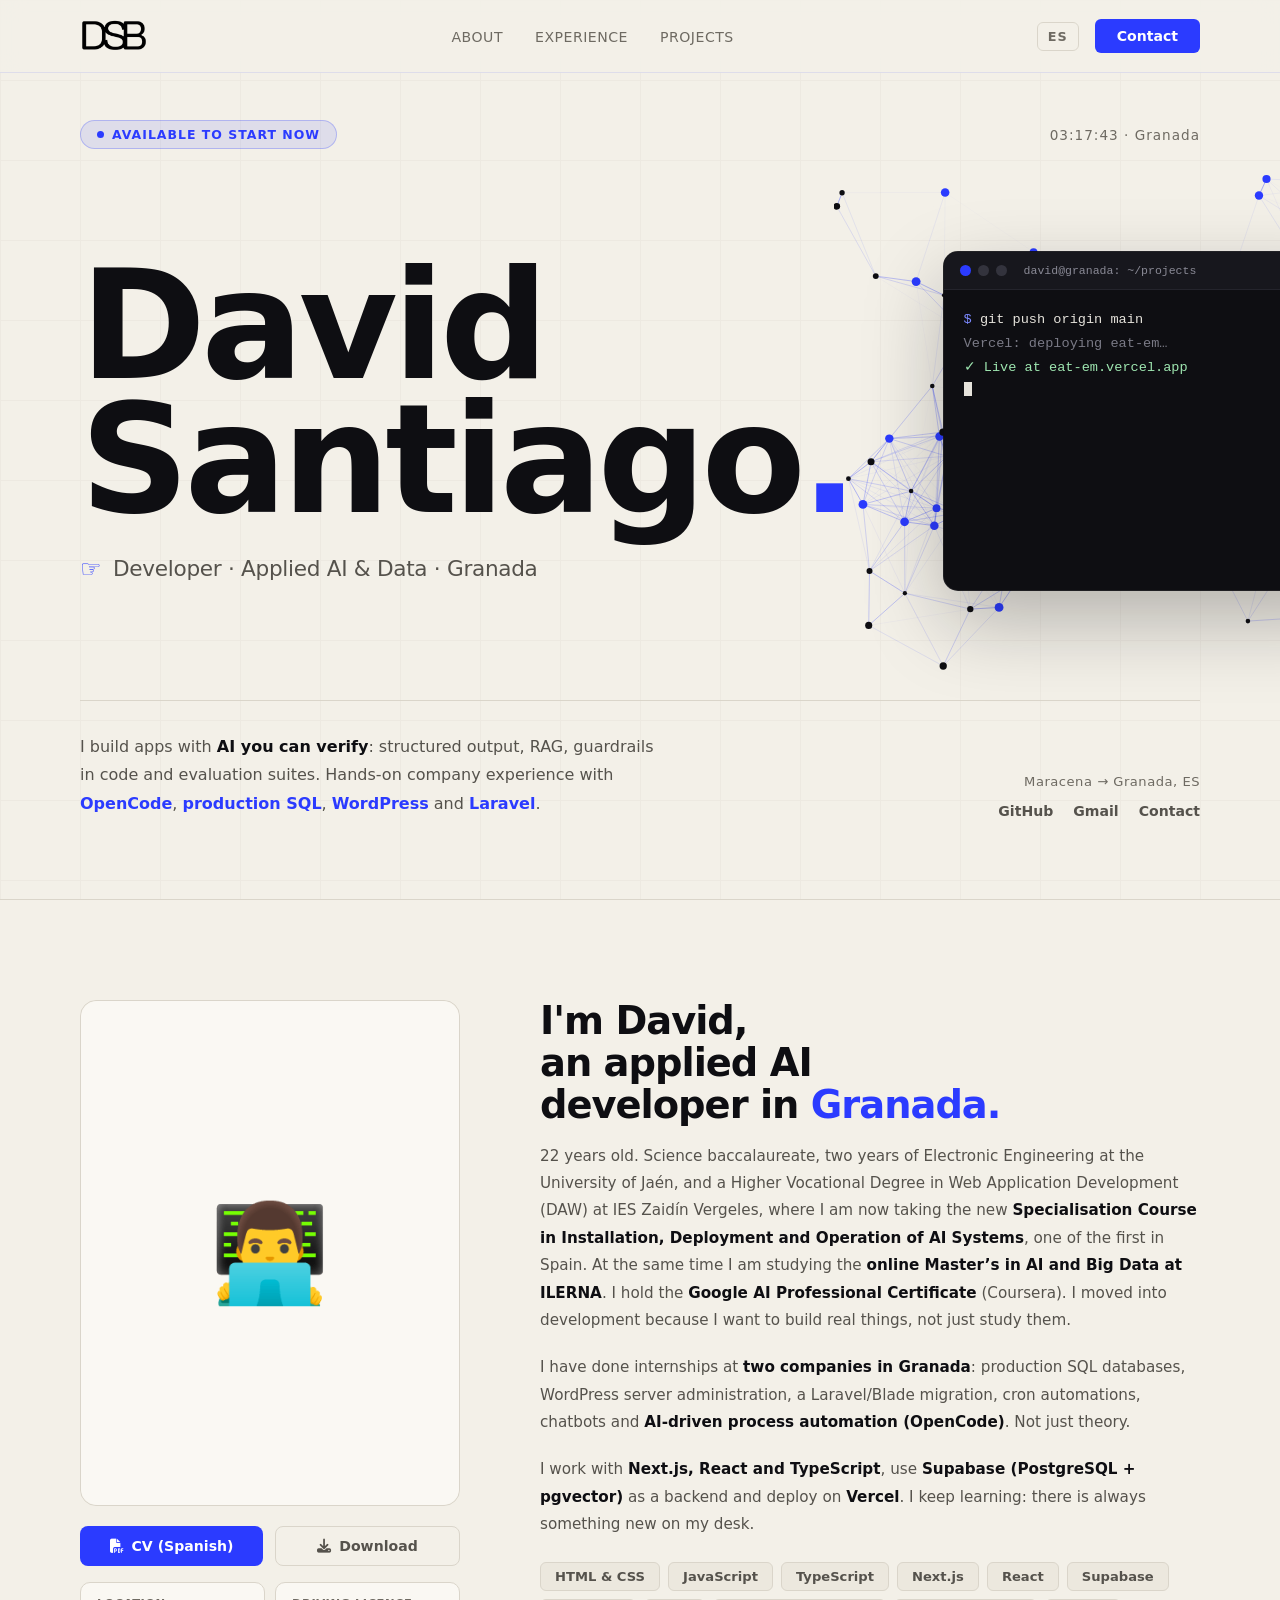
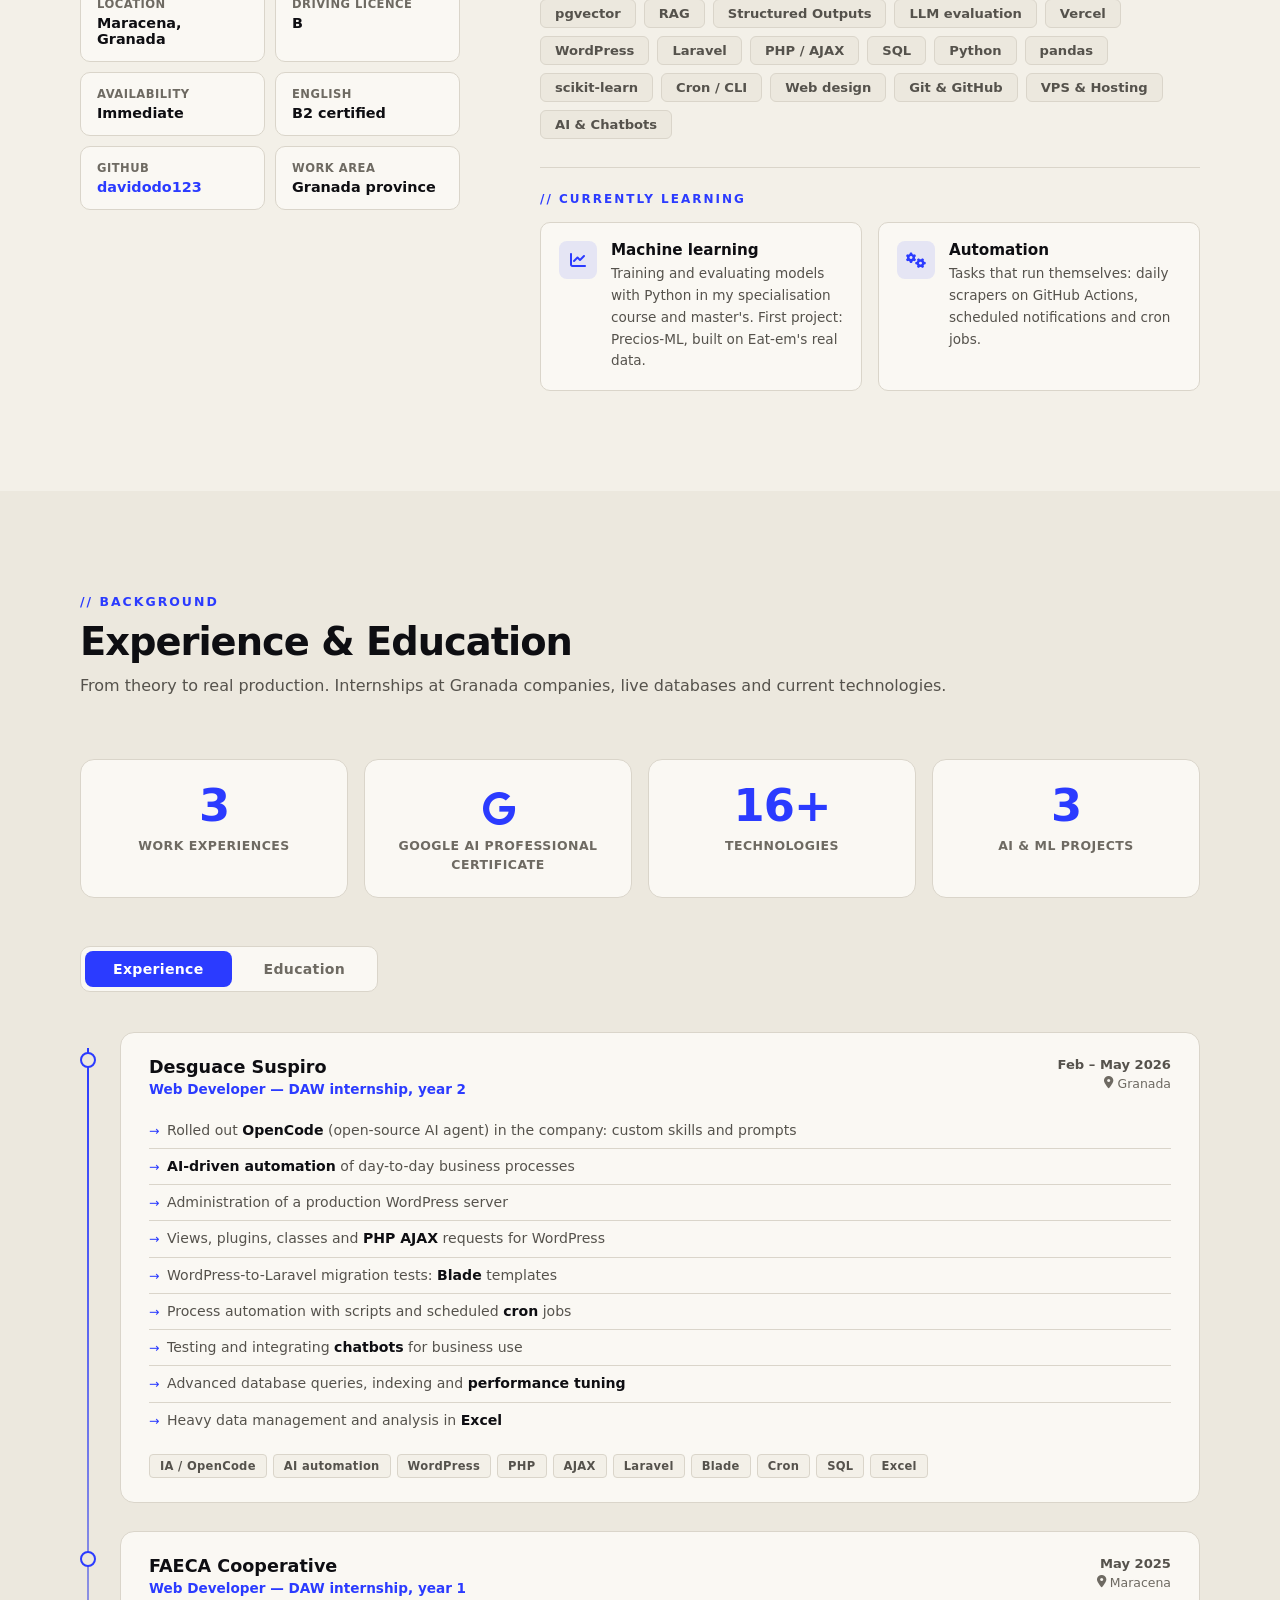
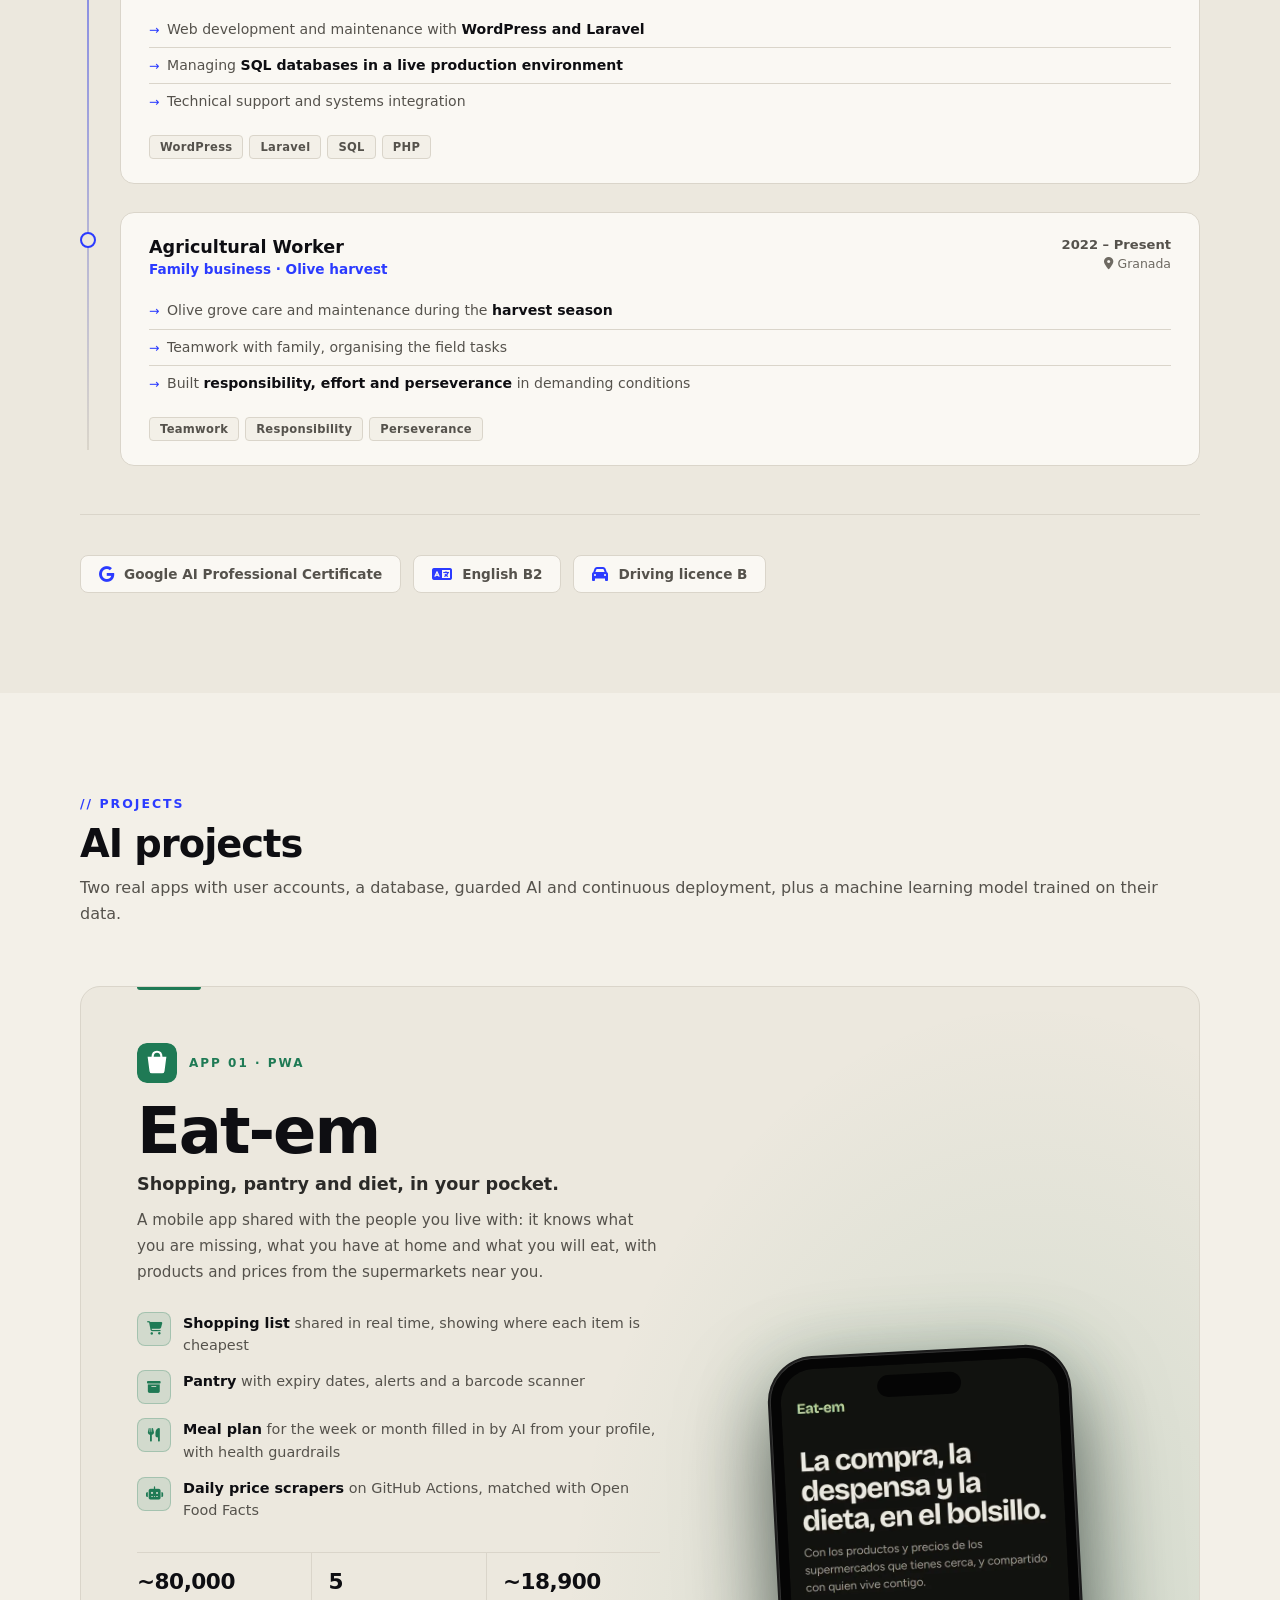
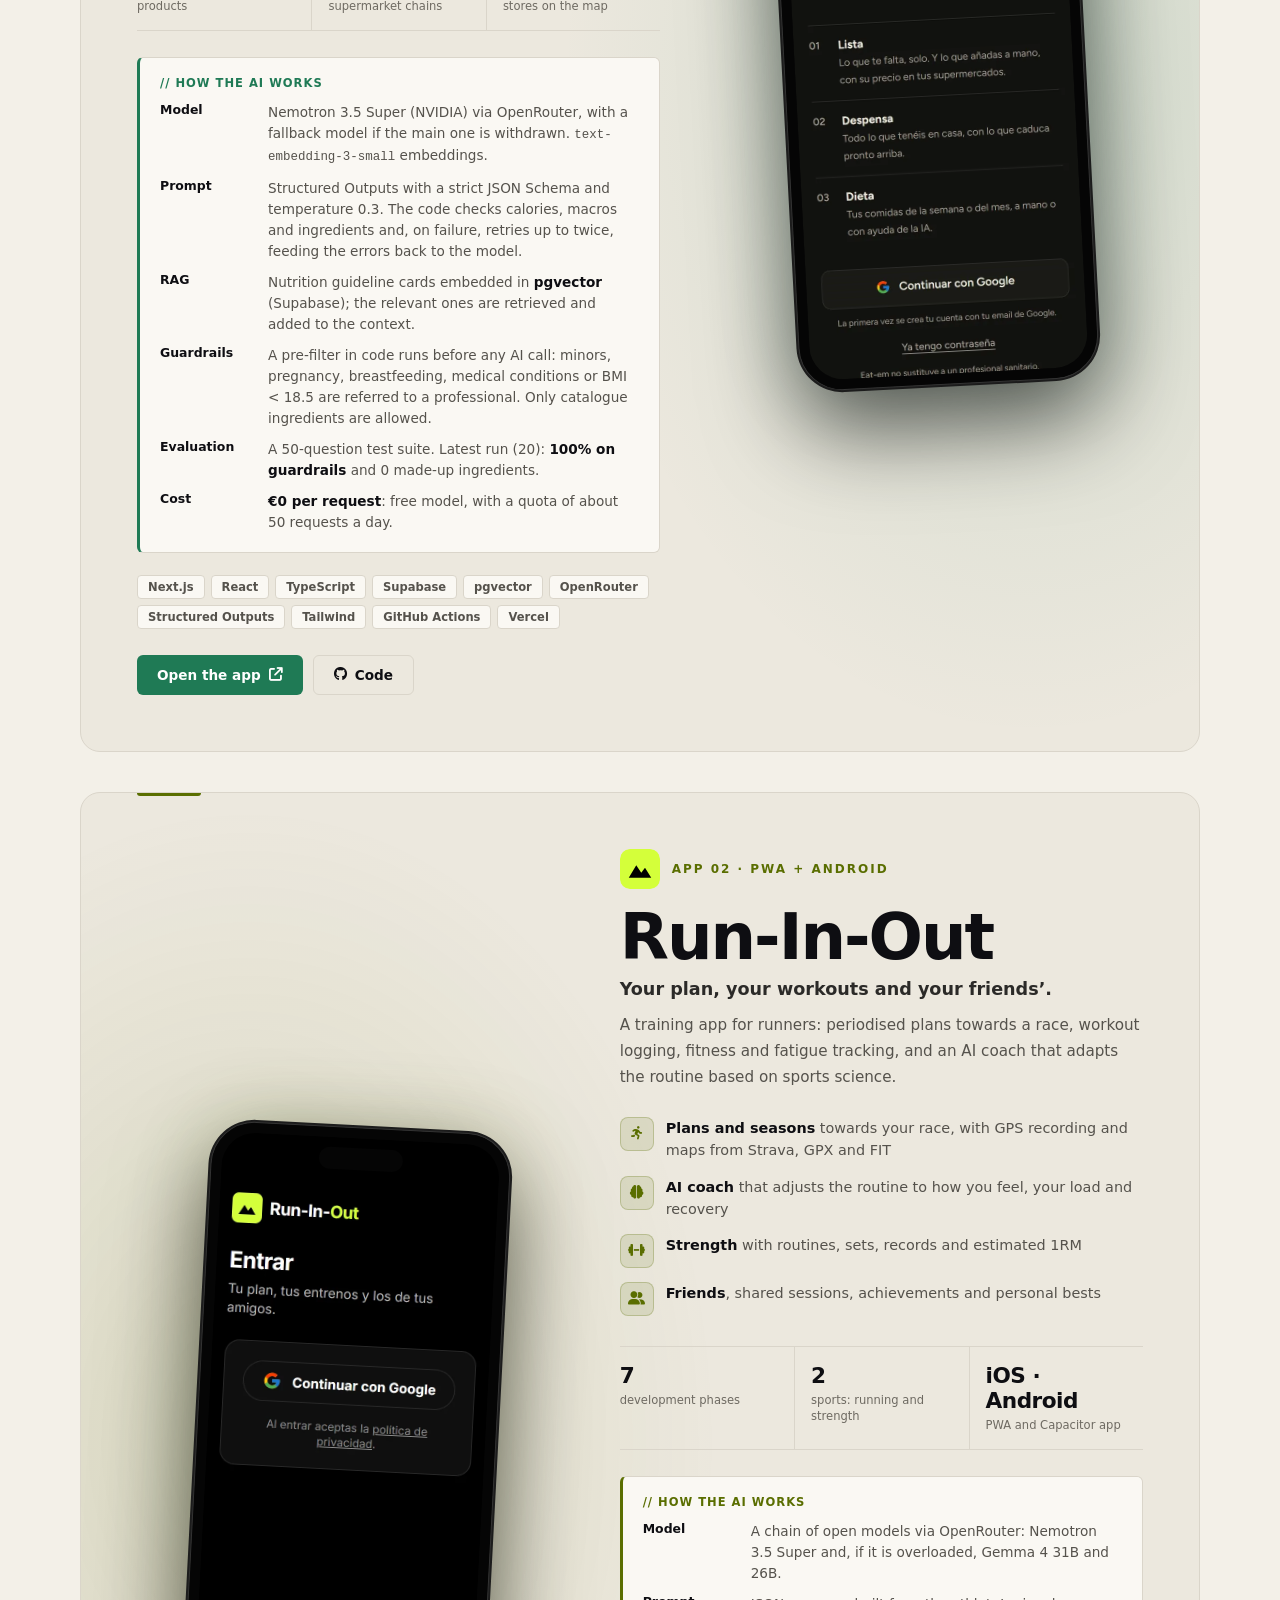
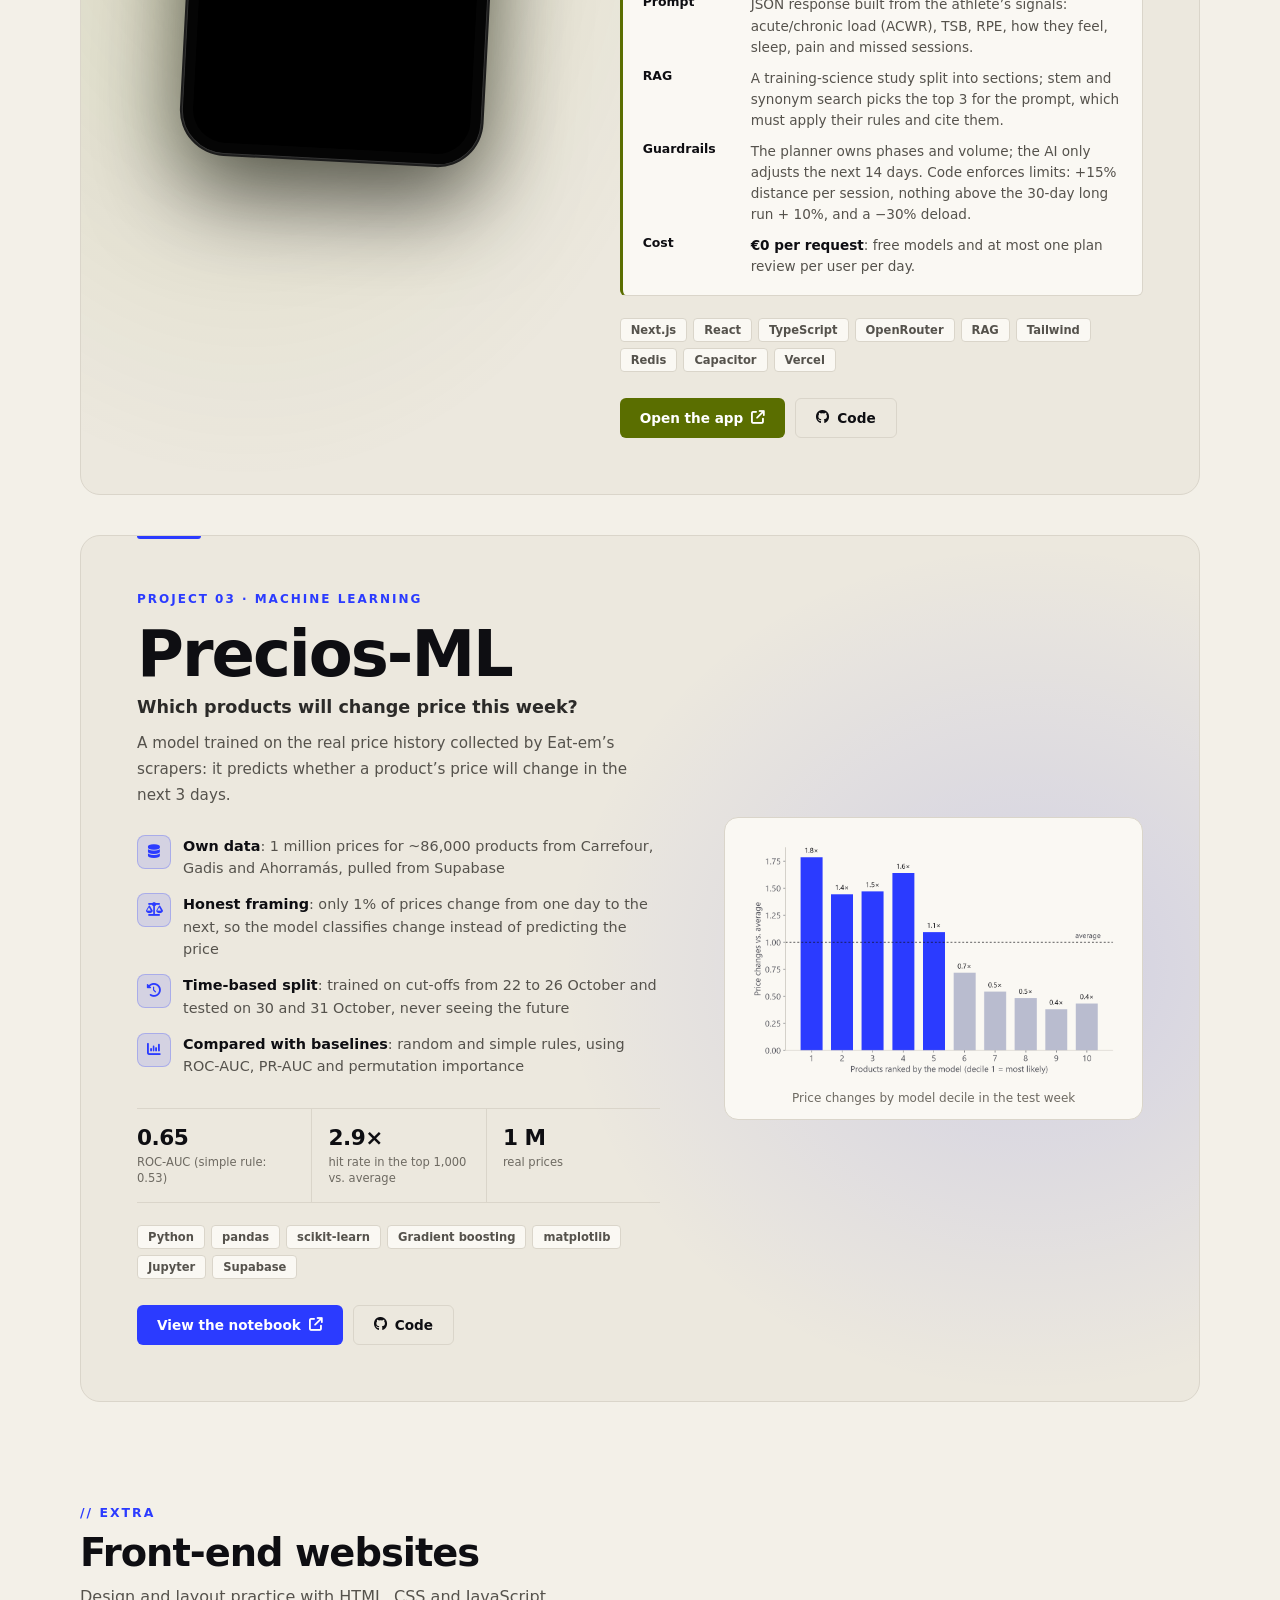
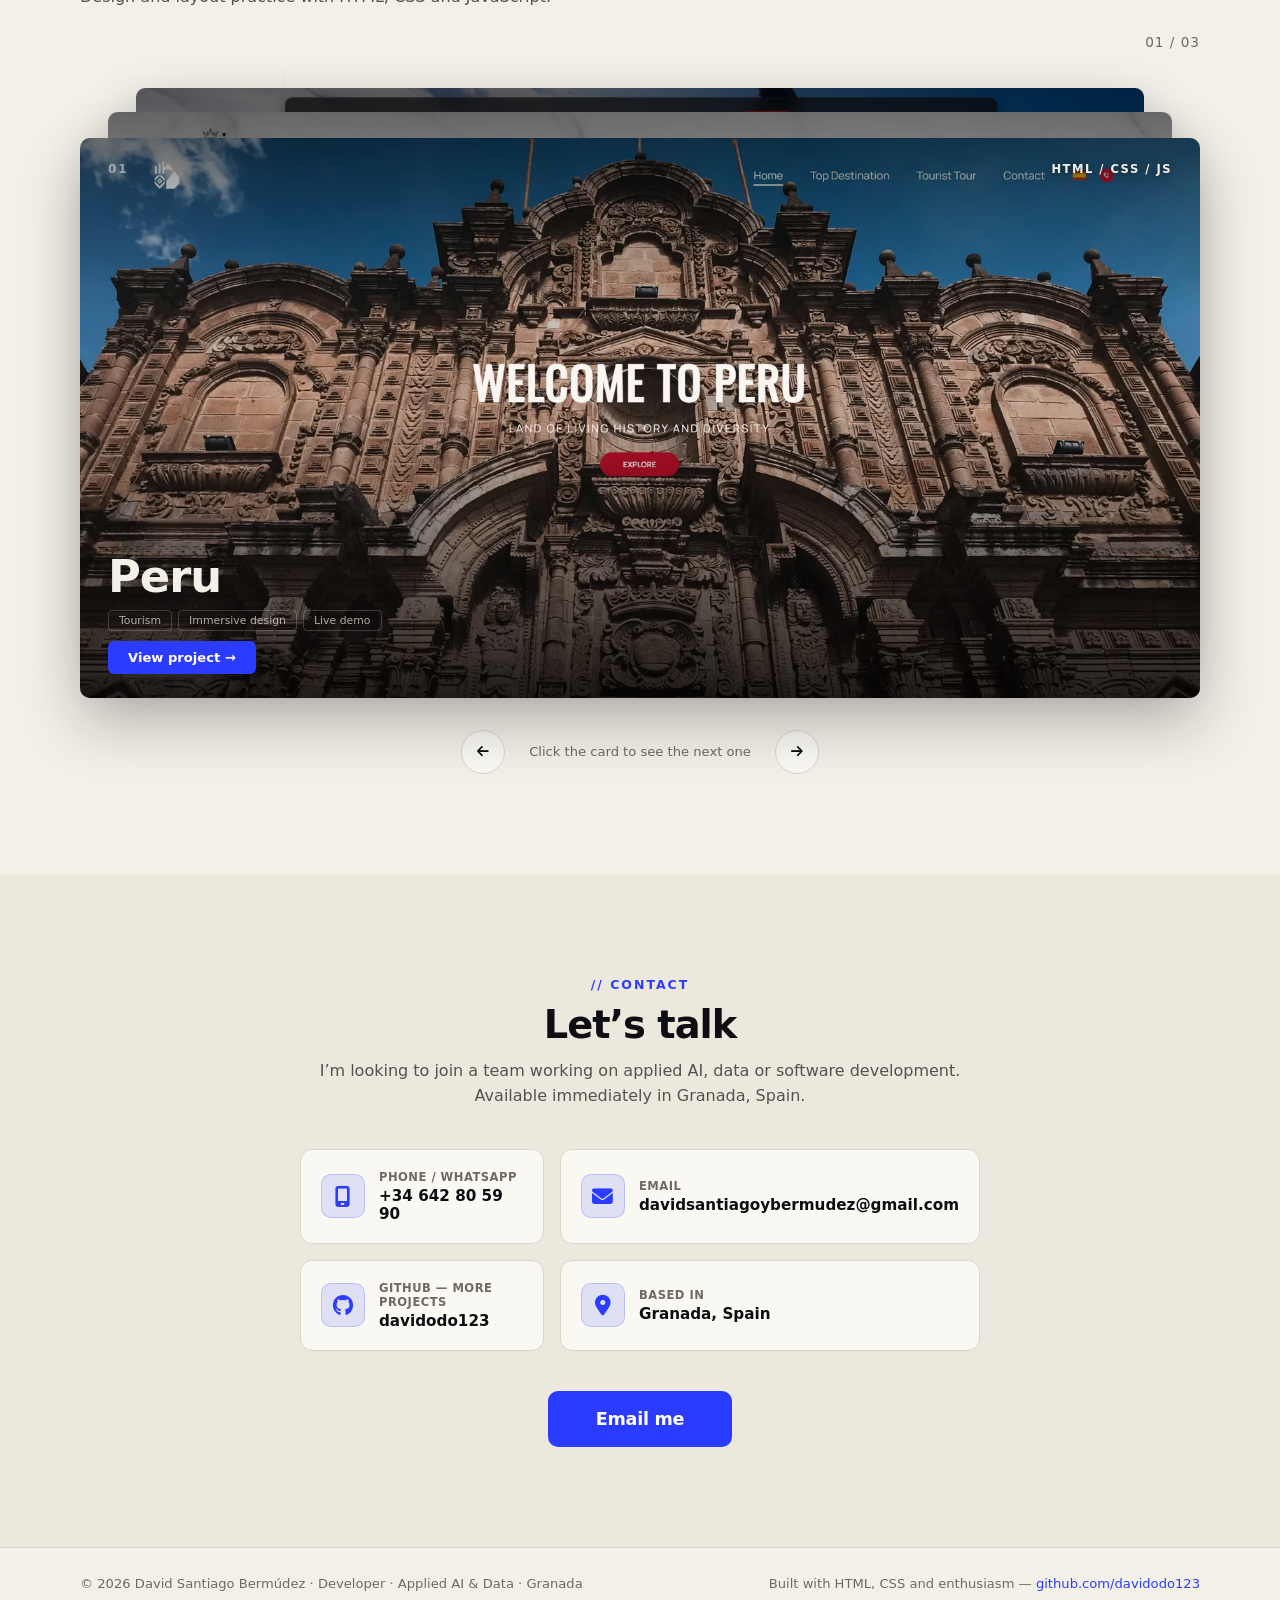
==== commit 8f25214a: "Contacto orientado a empresas y gráfico de Precios-ML en inglés Co-Authored-By: Claude Opus 5.5 <nor" ====
--- a/en.html
+++ b/en.html
@@ -4,7 +4,7 @@
 <meta charset="UTF-8"/>
 <meta name="viewport" content="width=device-width,initial-scale=1.0"/>
 <title>David Santiago — Developer · Applied AI &amp; Data · Granada</title>
-<link rel="stylesheet" href="styles.css?v=23"/>
+<link rel="stylesheet" href="styles.css?v=24"/>
 <link rel="alternate" hreflang="es" href="index.html"/>
 <!-- Icons without blocking first paint -->
 <link rel="preconnect" href="https://cdnjs.cloudflare.com" crossorigin/>
@@ -555,8 +555,8 @@
       </div>
       <div class="app-visual" data-reveal data-delay="2">
         <figure class="ml-chart">
-          <img src="precios-ml.png" alt="Chart: products in the model’s top decile change price 1.8 times more often than average, those in the bottom decile 0.4 times" width="1200" height="780" loading="lazy" decoding="async"/>
-          <figcaption>Price changes by model decile in the test week (chart labels in Spanish)</figcaption>
+          <img src="precios-ml-en.png" alt="Chart: products in the model’s top decile change price 1.8 times more often than average, those in the bottom decile 0.4 times" width="1200" height="780" loading="lazy" decoding="async"/>
+          <figcaption>Price changes by model decile in the test week</figcaption>
         </figure>
       </div>
     </article>
@@ -636,6 +636,8 @@
 <section id="contacto">
   <div class="contacto-inner">
     <div class="s-tag">// Contact</div>
+    <h2 class="s-title">Let’s talk</h2>
+    <p class="s-sub">I’m looking to join a team working on applied AI, data or software development. Available immediately in Granada, Spain.</p>
     <div class="contact-cards" data-reveal>
       <a href="tel:+34642805990" class="cc">
         <div class="cc-icon"><i class="fa-solid fa-mobile-screen"></i></div>
@@ -666,7 +668,7 @@
         </div>
       </div>
     </div>
-    <a href="tel:+34642805990" class="big-cta" data-reveal data-delay="2">Call now · +34 642 80 59 90</a>
+    <a href="mailto:davidsantiagoybermudez@gmail.com" class="big-cta" data-reveal data-delay="2">Email me</a>
   </div>
 </section>
 
